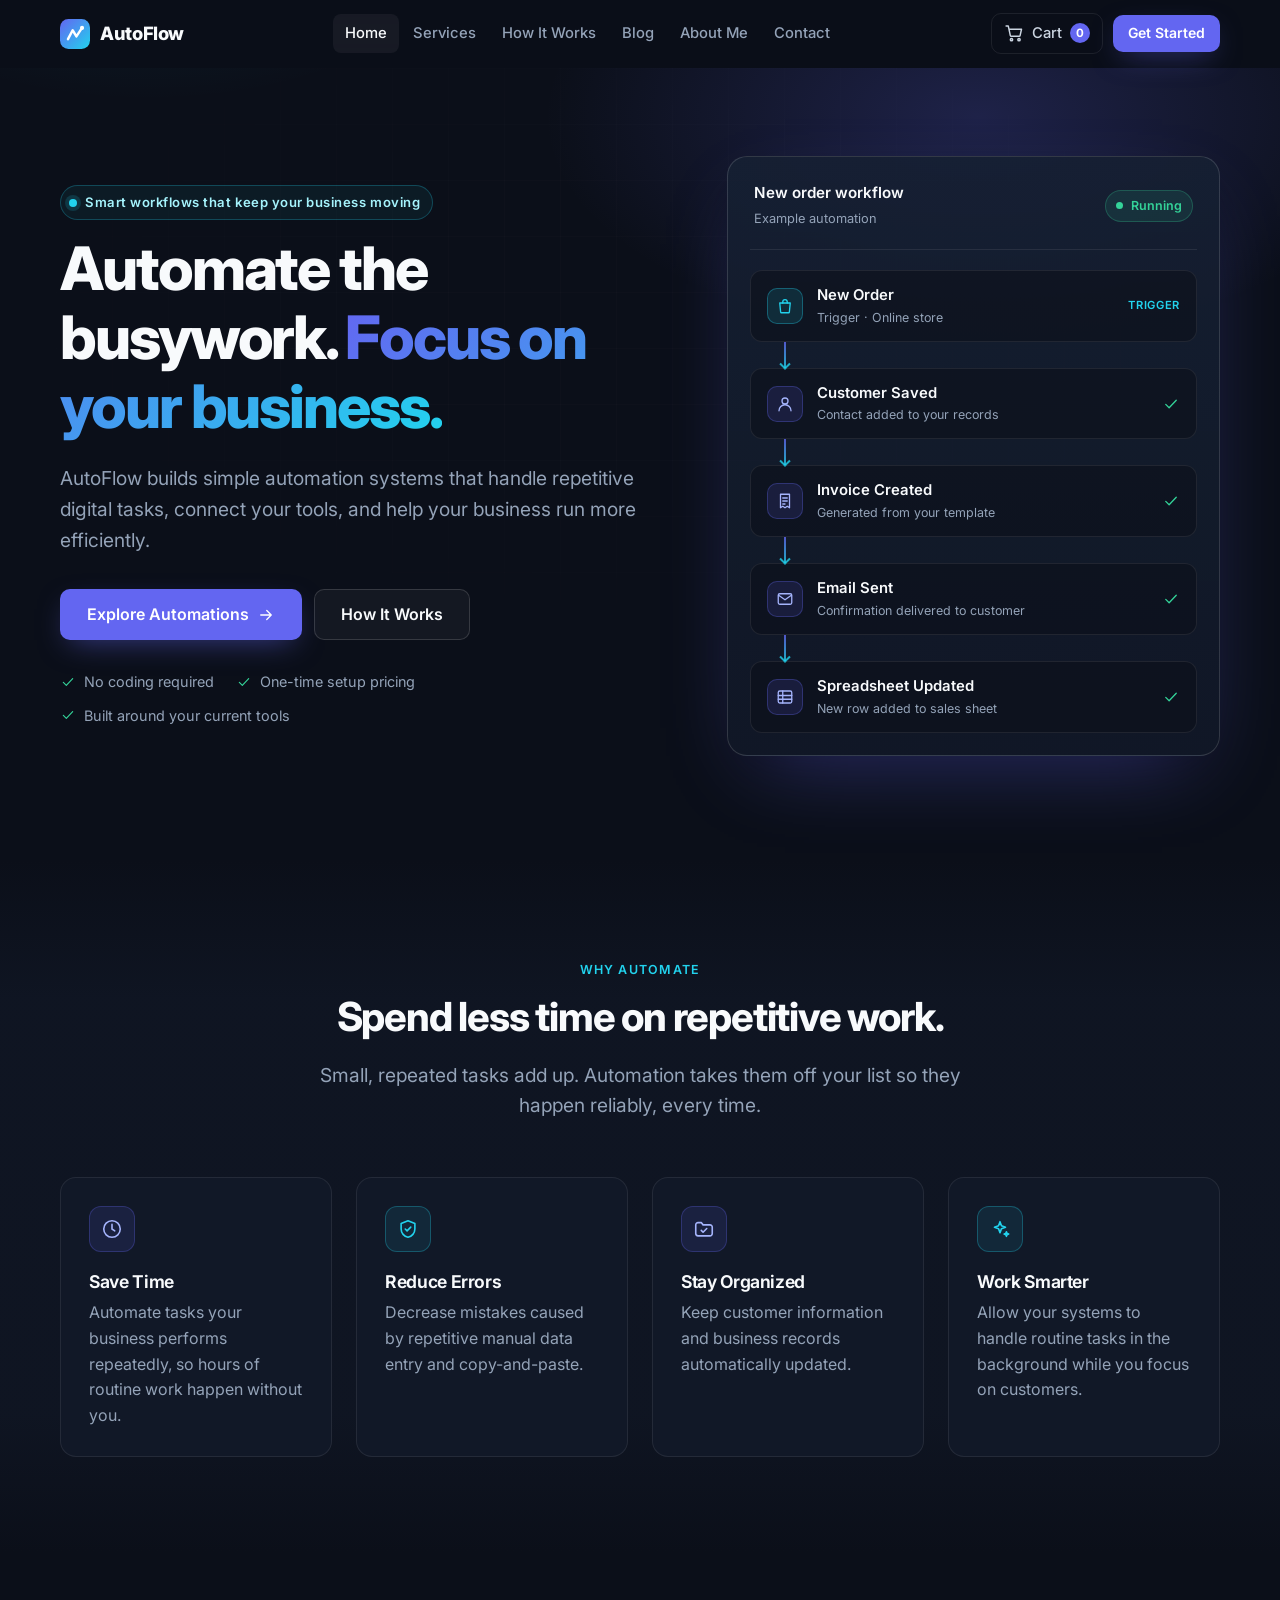
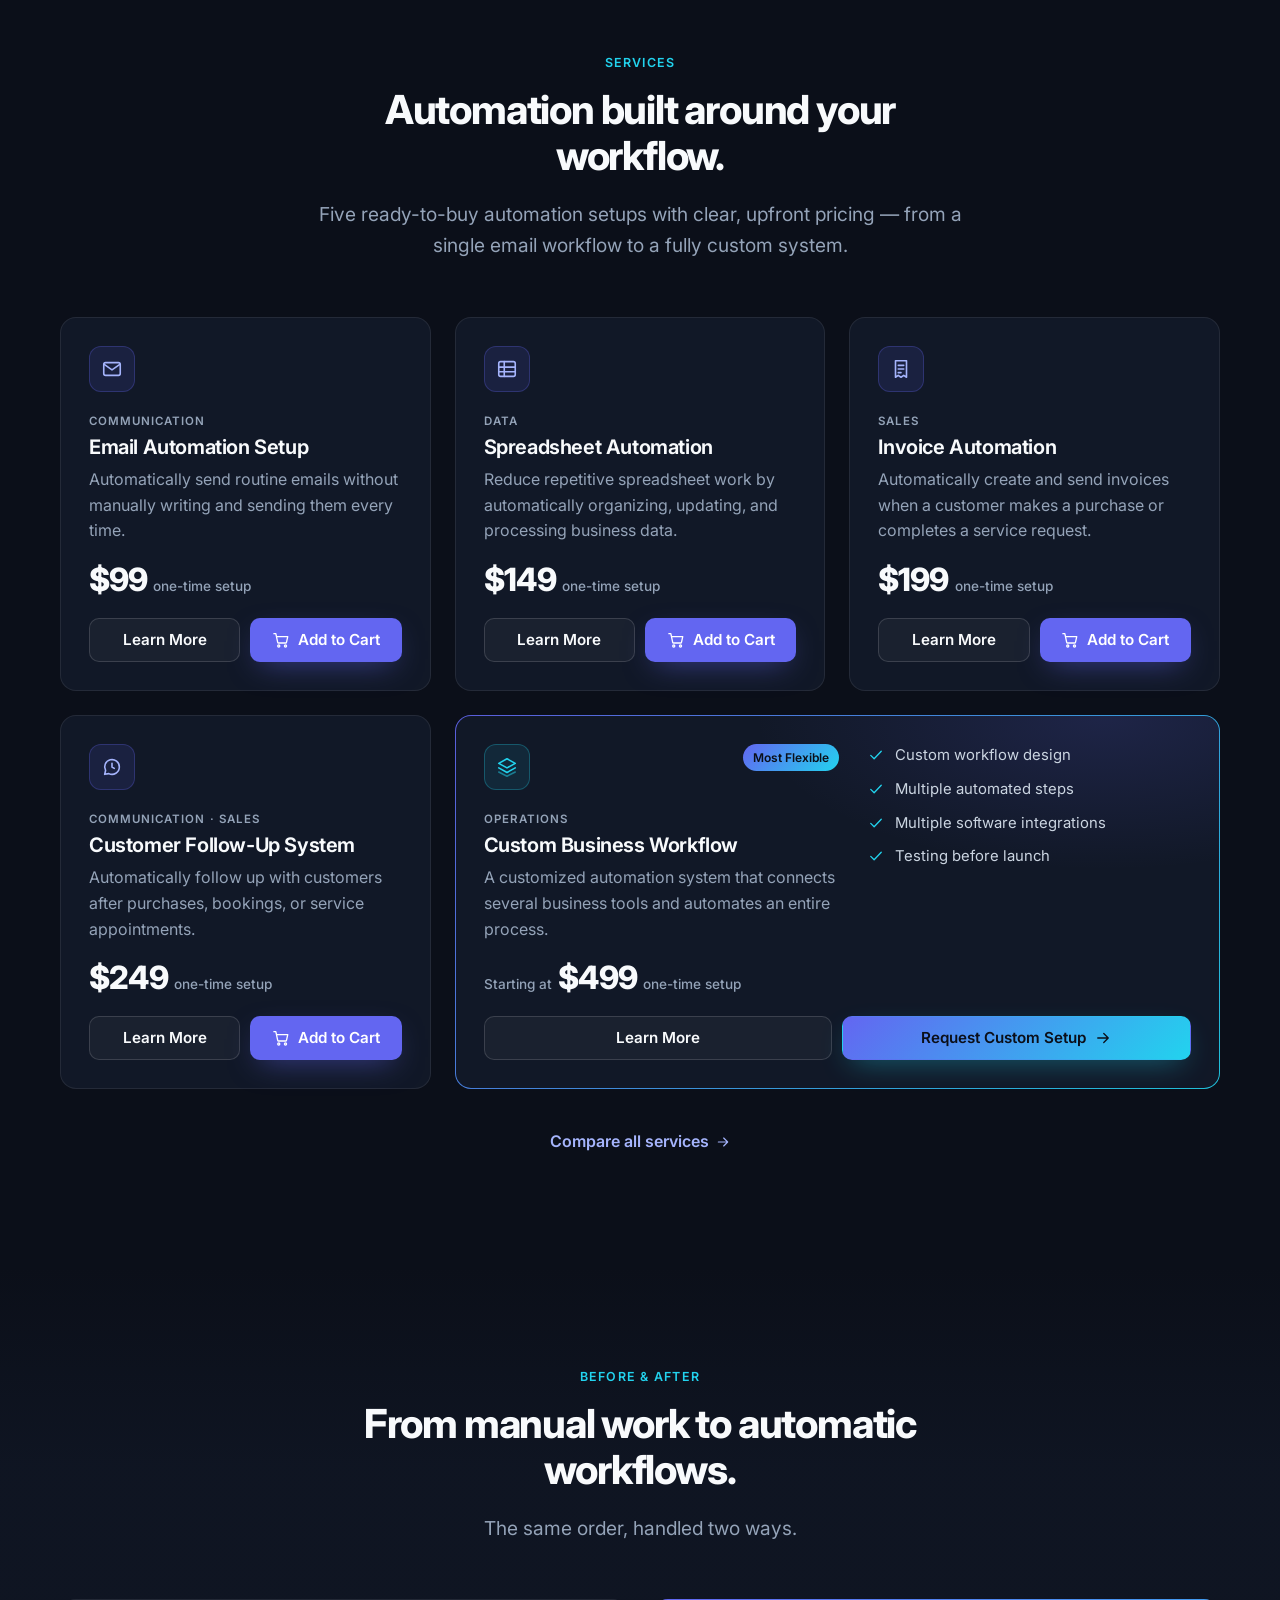
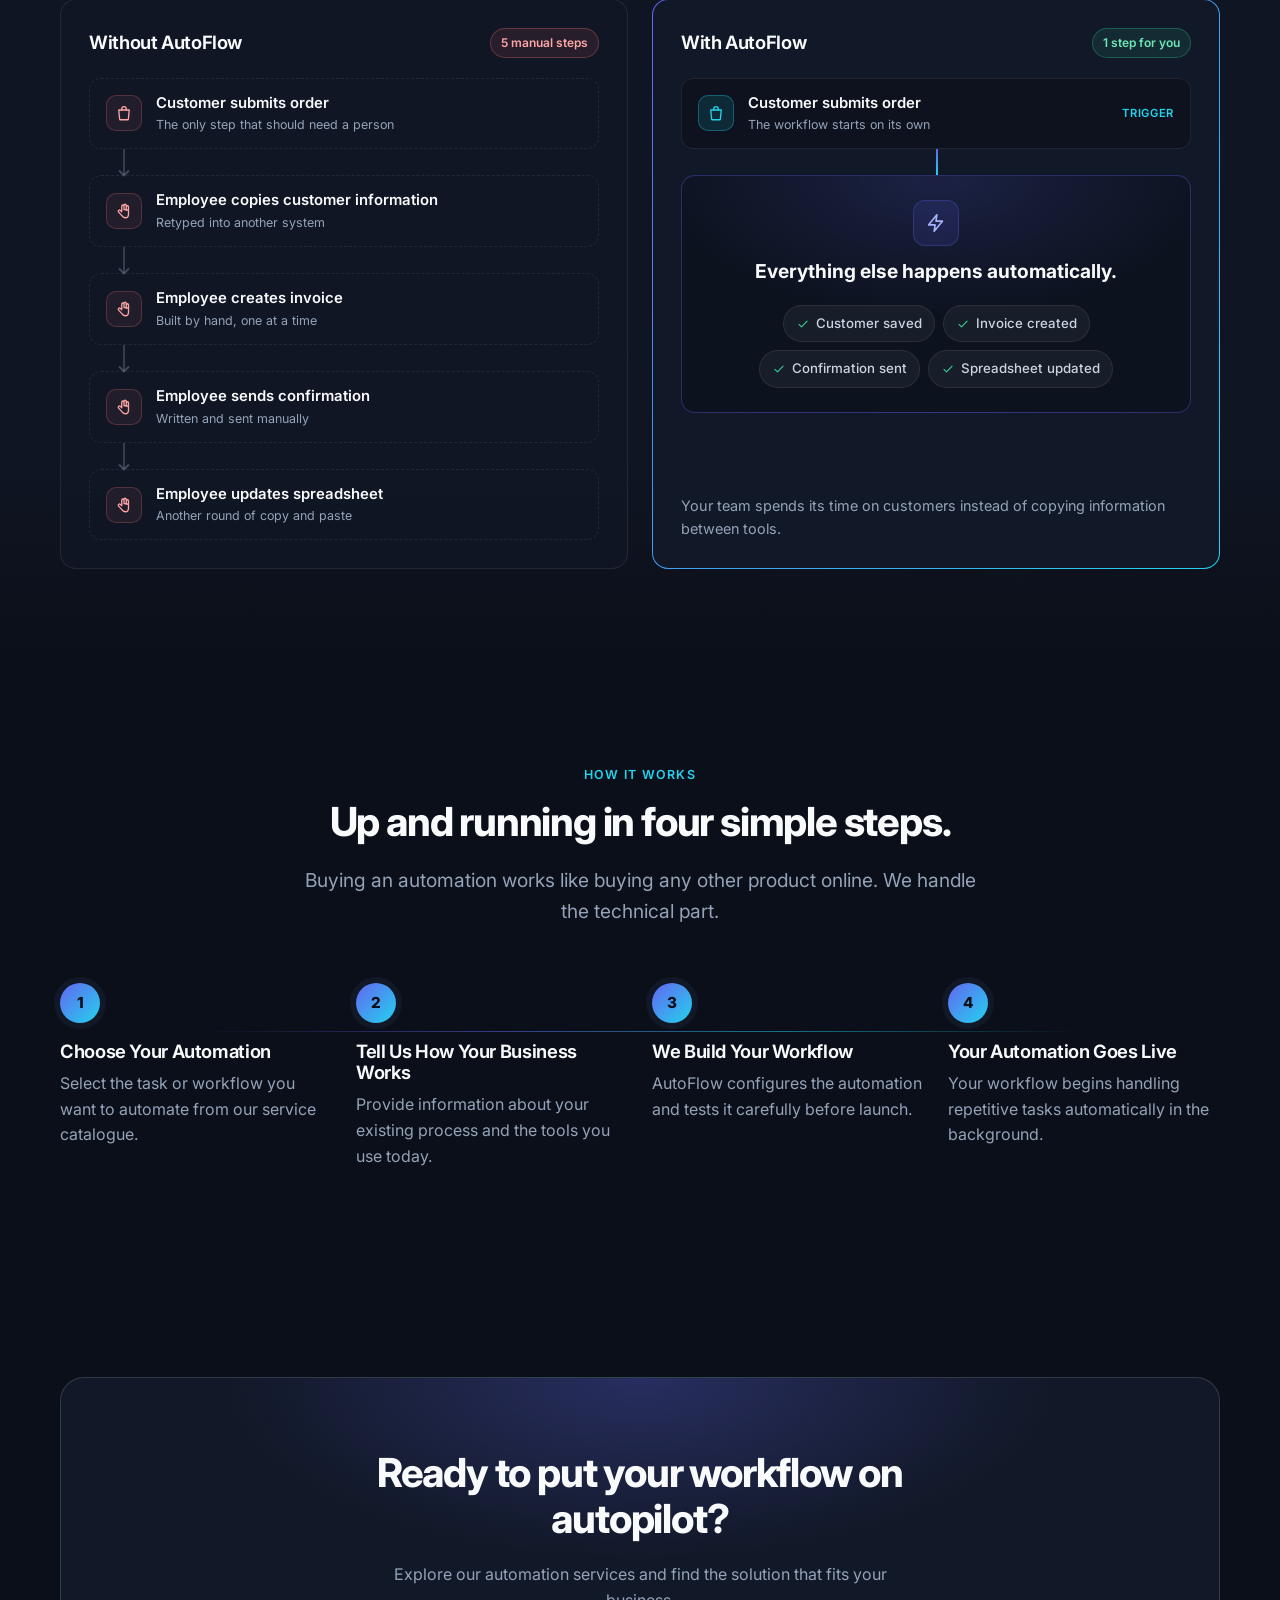
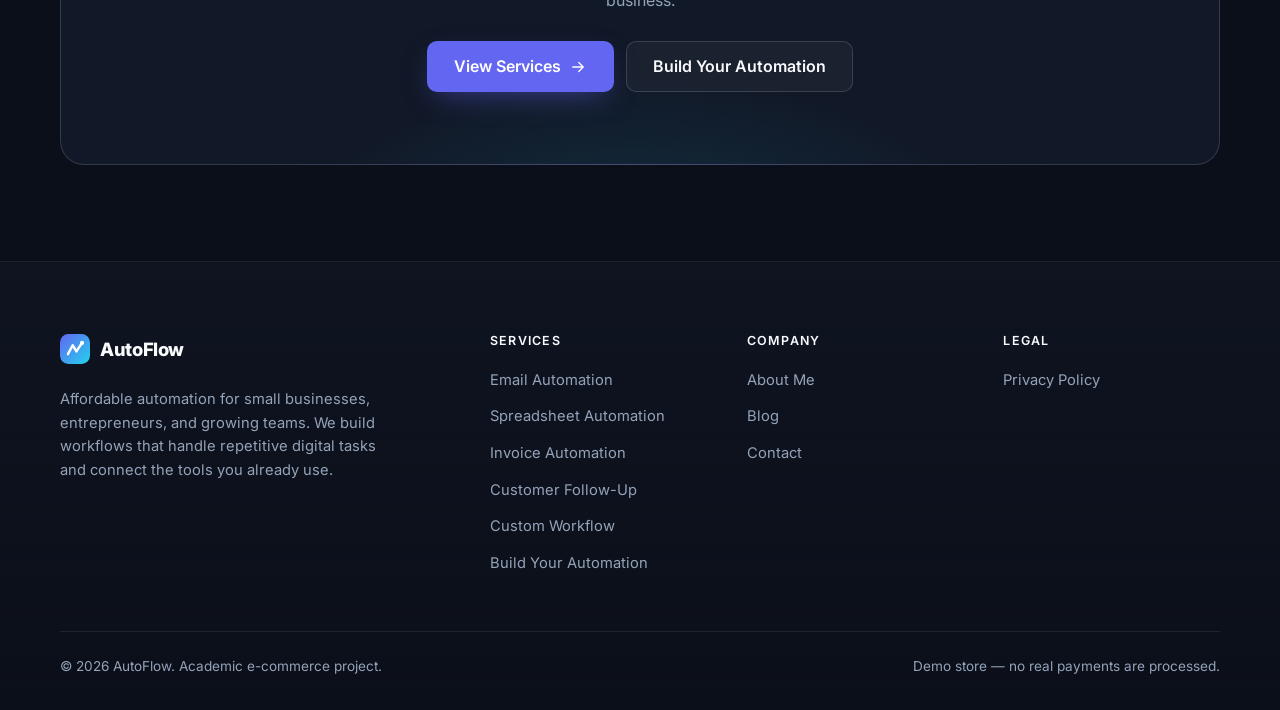
==== autoflow/index.html @ 7ad96731 "Add files via upload" ====
<!DOCTYPE html>
<html lang="en">
<head>
<meta charset="utf-8">
<meta name="viewport" content="width=device-width, initial-scale=1">
<title>AutoFlow — Automate the busywork. Focus on your business.</title>
<meta name="description" content="AutoFlow builds simple automation systems that handle repetitive digital tasks for small businesses — emails, spreadsheets, invoices and customer follow-ups.">
<meta name="theme-color" content="#0B0F19">
<meta name="color-scheme" content="dark">
<link rel="icon" href="assets/images/favicon.svg" type="image/svg+xml">
<link rel="preconnect" href="https://fonts.googleapis.com">
<link rel="preconnect" href="https://fonts.gstatic.com" crossorigin>
<link rel="stylesheet" href="https://fonts.googleapis.com/css2?family=Inter:wght@400;500;600;700;800&display=swap">
<link rel="stylesheet" href="css/style.css">
<script src="js/products.js" defer></script>
<script src="js/cart.js" defer></script>
<script src="js/main.js" defer></script>
</head>
<body>
<a class="skip-link" href="#main">Skip to main content</a>
<header class="site-header">
  <nav class="container nav" aria-label="Main">
    <a class="logo" href="index.html" aria-label="AutoFlow home"><svg class="logo-mark" viewBox="0 0 32 32" aria-hidden="true" focusable="false"><defs><linearGradient id="lg-h" x1="0" y1="0" x2="32" y2="32" gradientUnits="userSpaceOnUse"><stop stop-color="#6366F1"/><stop offset="1" stop-color="#22D3EE"/></linearGradient></defs><rect width="32" height="32" rx="9" fill="url(#lg-h)"/><path d="M8.5 21.5 13.5 12l4 6.5 6-9" fill="none" stroke="#fff" stroke-width="2.6" stroke-linecap="round" stroke-linejoin="round"/><circle cx="23.5" cy="9.5" r="2.2" fill="#fff"/></svg><span>AutoFlow</span></a>
    <ul class="nav-links" id="primary-nav">
      <li><a href="index.html" aria-current="page">Home</a></li><li><a href="services.html">Services</a></li><li><a href="index.html#how-it-works">How It Works</a></li><li><a href="blog.html">Blog</a></li><li><a href="about.html">About Me</a></li><li><a href="contact.html">Contact</a></li><li class="mobile-only"><a class="btn btn-primary" href="services.html">Get Started</a></li>
    </ul>
    <div class="nav-actions">
      <a class="cart-link" href="cart.html" data-cart-link aria-label="Cart"><svg class="icon" viewBox="0 0 24 24" fill="none" stroke="currentColor" stroke-width="1.75" stroke-linecap="round" stroke-linejoin="round" aria-hidden="true" focusable="false"><circle cx="9" cy="20" r="1.4"/><circle cx="18" cy="20" r="1.4"/><path d="M2.5 3.5h2.6l2.5 11.6a1.2 1.2 0 0 0 1.2.9h9.3a1.2 1.2 0 0 0 1.2-.9L21 7.5H6"/></svg><span class="cart-label">Cart</span><span class="cart-count" data-cart-count>0</span></a>
      <a class="btn btn-primary btn-sm btn-get" href="services.html">Get Started</a>
      <button class="nav-toggle" type="button" aria-controls="primary-nav" aria-expanded="false" aria-label="Open menu"><svg class="icon icon-open" viewBox="0 0 24 24" fill="none" stroke="currentColor" stroke-width="1.75" stroke-linecap="round" stroke-linejoin="round" aria-hidden="true" focusable="false"><path d="M4 7h16M4 12h16M4 17h16"/></svg><svg class="icon icon-close" viewBox="0 0 24 24" fill="none" stroke="currentColor" stroke-width="1.75" stroke-linecap="round" stroke-linejoin="round" aria-hidden="true" focusable="false"><path d="M6 6l12 12M18 6 6 18"/></svg></button>
    </div>
  </nav>
</header>
<main id="main" tabindex="-1">

<section class="hero" aria-labelledby="hero-title">
  <div class="container hero-grid">
    <div class="hero-copy">
      <p class="eyebrow eyebrow-pill"><span class="dot" aria-hidden="true"></span>Smart workflows that keep your business moving</p>
      <h1 id="hero-title">Automate the busywork. <span class="gradient-text">Focus on your business.</span></h1>
      <p class="lead">AutoFlow builds simple automation systems that handle repetitive digital tasks, connect your tools, and help your business run more efficiently.</p>
      <div class="hero-actions">
        <a class="btn btn-primary btn-lg" href="services.html">Explore Automations <svg class="icon icon-arrow" viewBox="0 0 24 24" fill="none" stroke="currentColor" stroke-width="1.75" stroke-linecap="round" stroke-linejoin="round" aria-hidden="true" focusable="false"><path d="M5 12h14M13 6l6 6-6 6"/></svg></a>
        <a class="btn btn-secondary btn-lg" href="#how-it-works">How It Works</a>
      </div>
      <ul class="hero-points">
        <li><svg class="icon" viewBox="0 0 24 24" fill="none" stroke="currentColor" stroke-width="1.75" stroke-linecap="round" stroke-linejoin="round" aria-hidden="true" focusable="false"><path d="m5 12.5 4.5 4.5L19 7"/></svg>No coding required</li>
        <li><svg class="icon" viewBox="0 0 24 24" fill="none" stroke="currentColor" stroke-width="1.75" stroke-linecap="round" stroke-linejoin="round" aria-hidden="true" focusable="false"><path d="m5 12.5 4.5 4.5L19 7"/></svg>One-time setup pricing</li>
        <li><svg class="icon" viewBox="0 0 24 24" fill="none" stroke="currentColor" stroke-width="1.75" stroke-linecap="round" stroke-linejoin="round" aria-hidden="true" focusable="false"><path d="m5 12.5 4.5 4.5L19 7"/></svg>Built around your current tools</li>
      </ul>
    </div>
    <figure class="flow" aria-labelledby="hero-flow-caption">
      <figcaption class="sr-only" id="hero-flow-caption">Example automation workflow: a new order automatically saves the customer, creates an invoice, sends an email, and updates a spreadsheet.</figcaption>
      <div class="flow-header" aria-hidden="true">
        <div><strong>New order workflow</strong><small>Example automation</small></div>
        <span class="status"><span class="status-dot"></span>Running</span>
      </div>
      <ol class="flow-steps"><li class="flow-step trigger"><span class="step-icon"><svg class="icon" viewBox="0 0 24 24" fill="none" stroke="currentColor" stroke-width="1.75" stroke-linecap="round" stroke-linejoin="round" aria-hidden="true" focusable="false"><path d="M5 8h14l-1.2 12.1a1 1 0 0 1-1 .9H7.2a1 1 0 0 1-1-.9L5 8z"/><path d="M9 8V6.5a3 3 0 0 1 6 0V8"/></svg></span><span class="step-text"><strong>New Order</strong><small>Trigger · Online store</small></span><span class="step-tag">Trigger</span></li><li class="flow-step "><span class="step-icon"><svg class="icon" viewBox="0 0 24 24" fill="none" stroke="currentColor" stroke-width="1.75" stroke-linecap="round" stroke-linejoin="round" aria-hidden="true" focusable="false"><circle cx="12" cy="8" r="4"/><path d="M4 21a8 8 0 0 1 16 0"/></svg></span><span class="step-text"><strong>Customer Saved</strong><small>Contact added to your records</small></span><span class="step-check"><svg class="icon" viewBox="0 0 24 24" fill="none" stroke="currentColor" stroke-width="1.75" stroke-linecap="round" stroke-linejoin="round" aria-hidden="true" focusable="false"><path d="m5 12.5 4.5 4.5L19 7"/></svg></span></li><li class="flow-step "><span class="step-icon"><svg class="icon" viewBox="0 0 24 24" fill="none" stroke="currentColor" stroke-width="1.75" stroke-linecap="round" stroke-linejoin="round" aria-hidden="true" focusable="false"><path d="M6 3h12v18l-3-2-3 2-3-2-3 2V3z"/><path d="M9 8h6M9 12h6M9 16h3"/></svg></span><span class="step-text"><strong>Invoice Created</strong><small>Generated from your template</small></span><span class="step-check"><svg class="icon" viewBox="0 0 24 24" fill="none" stroke="currentColor" stroke-width="1.75" stroke-linecap="round" stroke-linejoin="round" aria-hidden="true" focusable="false"><path d="m5 12.5 4.5 4.5L19 7"/></svg></span></li><li class="flow-step "><span class="step-icon"><svg class="icon" viewBox="0 0 24 24" fill="none" stroke="currentColor" stroke-width="1.75" stroke-linecap="round" stroke-linejoin="round" aria-hidden="true" focusable="false"><rect x="3" y="5" width="18" height="14" rx="2"/><path d="m3.5 7 8.5 6 8.5-6"/></svg></span><span class="step-text"><strong>Email Sent</strong><small>Confirmation delivered to customer</small></span><span class="step-check"><svg class="icon" viewBox="0 0 24 24" fill="none" stroke="currentColor" stroke-width="1.75" stroke-linecap="round" stroke-linejoin="round" aria-hidden="true" focusable="false"><path d="m5 12.5 4.5 4.5L19 7"/></svg></span></li><li class="flow-step "><span class="step-icon"><svg class="icon" viewBox="0 0 24 24" fill="none" stroke="currentColor" stroke-width="1.75" stroke-linecap="round" stroke-linejoin="round" aria-hidden="true" focusable="false"><rect x="3" y="4" width="18" height="16" rx="2"/><path d="M3 10h18M3 15h18M9 4v16"/></svg></span><span class="step-text"><strong>Spreadsheet Updated</strong><small>New row added to sales sheet</small></span><span class="step-check"><svg class="icon" viewBox="0 0 24 24" fill="none" stroke="currentColor" stroke-width="1.75" stroke-linecap="round" stroke-linejoin="round" aria-hidden="true" focusable="false"><path d="m5 12.5 4.5 4.5L19 7"/></svg></span></li></ol>
    </figure>
  </div>
</section>

<section class="section-alt" aria-labelledby="benefits-title">
  <div class="container">
    <div class="section-head">
      <p class="eyebrow">Why automate</p>
      <h2 id="benefits-title">Spend less time on repetitive work.</h2>
      <p class="lead">Small, repeated tasks add up. Automation takes them off your list so they happen reliably, every time.</p>
    </div>
    <div class="grid grid-4"><article class="card card-hover benefit"><span class="icon-box"><svg class="icon" viewBox="0 0 24 24" fill="none" stroke="currentColor" stroke-width="1.75" stroke-linecap="round" stroke-linejoin="round" aria-hidden="true" focusable="false"><circle cx="12" cy="12" r="9"/><path d="M12 7v5l3 2"/></svg></span><h3>Save Time</h3><p>Automate tasks your business performs repeatedly, so hours of routine work happen without you.</p></article><article class="card card-hover benefit"><span class="icon-box cyan"><svg class="icon" viewBox="0 0 24 24" fill="none" stroke="currentColor" stroke-width="1.75" stroke-linecap="round" stroke-linejoin="round" aria-hidden="true" focusable="false"><path d="M12 3 4.5 6v6c0 4.4 3.2 8.2 7.5 9 4.3-.8 7.5-4.6 7.5-9V6L12 3z"/><path d="m9 12 2 2 4-4"/></svg></span><h3>Reduce Errors</h3><p>Decrease mistakes caused by repetitive manual data entry and copy-and-paste.</p></article><article class="card card-hover benefit"><span class="icon-box"><svg class="icon" viewBox="0 0 24 24" fill="none" stroke="currentColor" stroke-width="1.75" stroke-linecap="round" stroke-linejoin="round" aria-hidden="true" focusable="false"><path d="M3 7.5A2.5 2.5 0 0 1 5.5 5H9l2 2.5h7.5A2.5 2.5 0 0 1 21 10v7a2.5 2.5 0 0 1-2.5 2.5h-13A2.5 2.5 0 0 1 3 17V7.5z"/><path d="m9 13.5 2 2 4-4"/></svg></span><h3>Stay Organized</h3><p>Keep customer information and business records automatically updated.</p></article><article class="card card-hover benefit"><span class="icon-box cyan"><svg class="icon" viewBox="0 0 24 24" fill="none" stroke="currentColor" stroke-width="1.75" stroke-linecap="round" stroke-linejoin="round" aria-hidden="true" focusable="false"><path d="M12 4l1.6 4.4L18 10l-4.4 1.6L12 16l-1.6-4.4L6 10l4.4-1.6L12 4z"/><path d="M19 15l.7 1.8 1.8.7-1.8.7L19 20l-.7-1.8-1.8-.7 1.8-.7L19 15z"/></svg></span><h3>Work Smarter</h3><p>Allow your systems to handle routine tasks in the background while you focus on customers.</p></article></div>
  </div>
</section>

<section aria-labelledby="services-title">
  <div class="container">
    <div class="section-head">
      <p class="eyebrow">Services</p>
      <h2 id="services-title">Automation built around your workflow.</h2>
      <p class="lead">Five ready-to-buy automation setups with clear, upfront pricing — from a single email workflow to a fully custom system.</p>
    </div>
    <div class="grid grid-3 product-grid"><article class="card card-hover product-card" data-categories="communication"><div class="product-card-top"><span class="icon-box"><svg class="icon" viewBox="0 0 24 24" fill="none" stroke="currentColor" stroke-width="1.75" stroke-linecap="round" stroke-linejoin="round" aria-hidden="true" focusable="false"><rect x="3" y="5" width="18" height="14" rx="2"/><path d="m3.5 7 8.5 6 8.5-6"/></svg></span></div><span class="product-category">Communication</span><h3><a href="product.html?id=email">Email Automation Setup</a></h3><p class="desc">Automatically send routine emails without manually writing and sending them every time.</p><p class="price"><span class="price-amount">$99</span><span class="price-suffix">one-time setup</span></p><div class="card-actions"><a class="btn btn-secondary" href="product.html?id=email">Learn More<span class="sr-only"> about Email Automation Setup</span></a><button type="button" class="btn btn-primary" data-add-to-cart="email"><svg class="icon" viewBox="0 0 24 24" fill="none" stroke="currentColor" stroke-width="1.75" stroke-linecap="round" stroke-linejoin="round" aria-hidden="true" focusable="false"><circle cx="9" cy="20" r="1.4"/><circle cx="18" cy="20" r="1.4"/><path d="M2.5 3.5h2.6l2.5 11.6a1.2 1.2 0 0 0 1.2.9h9.3a1.2 1.2 0 0 0 1.2-.9L21 7.5H6"/></svg><span>Add to Cart<span class="sr-only"> – Email Automation Setup</span></span></button></div></article><article class="card card-hover product-card" data-categories="data"><div class="product-card-top"><span class="icon-box"><svg class="icon" viewBox="0 0 24 24" fill="none" stroke="currentColor" stroke-width="1.75" stroke-linecap="round" stroke-linejoin="round" aria-hidden="true" focusable="false"><rect x="3" y="4" width="18" height="16" rx="2"/><path d="M3 10h18M3 15h18M9 4v16"/></svg></span></div><span class="product-category">Data</span><h3><a href="product.html?id=spreadsheet">Spreadsheet Automation</a></h3><p class="desc">Reduce repetitive spreadsheet work by automatically organizing, updating, and processing business data.</p><p class="price"><span class="price-amount">$149</span><span class="price-suffix">one-time setup</span></p><div class="card-actions"><a class="btn btn-secondary" href="product.html?id=spreadsheet">Learn More<span class="sr-only"> about Spreadsheet Automation</span></a><button type="button" class="btn btn-primary" data-add-to-cart="spreadsheet"><svg class="icon" viewBox="0 0 24 24" fill="none" stroke="currentColor" stroke-width="1.75" stroke-linecap="round" stroke-linejoin="round" aria-hidden="true" focusable="false"><circle cx="9" cy="20" r="1.4"/><circle cx="18" cy="20" r="1.4"/><path d="M2.5 3.5h2.6l2.5 11.6a1.2 1.2 0 0 0 1.2.9h9.3a1.2 1.2 0 0 0 1.2-.9L21 7.5H6"/></svg><span>Add to Cart<span class="sr-only"> – Spreadsheet Automation</span></span></button></div></article><article class="card card-hover product-card" data-categories="sales"><div class="product-card-top"><span class="icon-box"><svg class="icon" viewBox="0 0 24 24" fill="none" stroke="currentColor" stroke-width="1.75" stroke-linecap="round" stroke-linejoin="round" aria-hidden="true" focusable="false"><path d="M6 3h12v18l-3-2-3 2-3-2-3 2V3z"/><path d="M9 8h6M9 12h6M9 16h3"/></svg></span></div><span class="product-category">Sales</span><h3><a href="product.html?id=invoice">Invoice Automation</a></h3><p class="desc">Automatically create and send invoices when a customer makes a purchase or completes a service request.</p><p class="price"><span class="price-amount">$199</span><span class="price-suffix">one-time setup</span></p><div class="card-actions"><a class="btn btn-secondary" href="product.html?id=invoice">Learn More<span class="sr-only"> about Invoice Automation</span></a><button type="button" class="btn btn-primary" data-add-to-cart="invoice"><svg class="icon" viewBox="0 0 24 24" fill="none" stroke="currentColor" stroke-width="1.75" stroke-linecap="round" stroke-linejoin="round" aria-hidden="true" focusable="false"><circle cx="9" cy="20" r="1.4"/><circle cx="18" cy="20" r="1.4"/><path d="M2.5 3.5h2.6l2.5 11.6a1.2 1.2 0 0 0 1.2.9h9.3a1.2 1.2 0 0 0 1.2-.9L21 7.5H6"/></svg><span>Add to Cart<span class="sr-only"> – Invoice Automation</span></span></button></div></article><article class="card card-hover product-card" data-categories="communication sales"><div class="product-card-top"><span class="icon-box"><svg class="icon" viewBox="0 0 24 24" fill="none" stroke="currentColor" stroke-width="1.75" stroke-linecap="round" stroke-linejoin="round" aria-hidden="true" focusable="false"><path d="M20 12a8 8 0 0 1-11.5 7.2L4 20l1-4.2A8 8 0 1 1 20 12z"/><path d="M12 8v4l2.5 1.5"/></svg></span></div><span class="product-category">Communication · Sales</span><h3><a href="product.html?id=followup">Customer Follow-Up System</a></h3><p class="desc">Automatically follow up with customers after purchases, bookings, or service appointments.</p><p class="price"><span class="price-amount">$249</span><span class="price-suffix">one-time setup</span></p><div class="card-actions"><a class="btn btn-secondary" href="product.html?id=followup">Learn More<span class="sr-only"> about Customer Follow-Up System</span></a><button type="button" class="btn btn-primary" data-add-to-cart="followup"><svg class="icon" viewBox="0 0 24 24" fill="none" stroke="currentColor" stroke-width="1.75" stroke-linecap="round" stroke-linejoin="round" aria-hidden="true" focusable="false"><circle cx="9" cy="20" r="1.4"/><circle cx="18" cy="20" r="1.4"/><path d="M2.5 3.5h2.6l2.5 11.6a1.2 1.2 0 0 0 1.2.9h9.3a1.2 1.2 0 0 0 1.2-.9L21 7.5H6"/></svg><span>Add to Cart<span class="sr-only"> – Customer Follow-Up System</span></span></button></div></article><article class="card card-hover product-card premium" data-categories="operations"><div class="premium-body"><div><div class="product-card-top"><span class="icon-box cyan"><svg class="icon" viewBox="0 0 24 24" fill="none" stroke="currentColor" stroke-width="1.75" stroke-linecap="round" stroke-linejoin="round" aria-hidden="true" focusable="false"><path d="m12 3 9 5-9 5-9-5 9-5z"/><path d="m3 13 9 5 9-5"/><path d="m3 17.5 9 4.5 9-4.5" opacity=".5"/></svg></span><span class="badge badge-grad">Most Flexible</span></div><span class="product-category">Operations</span><h3><a href="product.html?id=custom">Custom Business Workflow</a></h3><p class="desc">A customized automation system that connects several business tools and automates an entire process.</p><p class="price"><span class="price-prefix">Starting at</span><span class="price-amount">$499</span><span class="price-suffix">one-time setup</span></p></div><div><ul class="features"><li><svg class="icon" viewBox="0 0 24 24" fill="none" stroke="currentColor" stroke-width="1.75" stroke-linecap="round" stroke-linejoin="round" aria-hidden="true" focusable="false"><path d="m5 12.5 4.5 4.5L19 7"/></svg><span>Custom workflow design</span></li><li><svg class="icon" viewBox="0 0 24 24" fill="none" stroke="currentColor" stroke-width="1.75" stroke-linecap="round" stroke-linejoin="round" aria-hidden="true" focusable="false"><path d="m5 12.5 4.5 4.5L19 7"/></svg><span>Multiple automated steps</span></li><li><svg class="icon" viewBox="0 0 24 24" fill="none" stroke="currentColor" stroke-width="1.75" stroke-linecap="round" stroke-linejoin="round" aria-hidden="true" focusable="false"><path d="m5 12.5 4.5 4.5L19 7"/></svg><span>Multiple software integrations</span></li><li><svg class="icon" viewBox="0 0 24 24" fill="none" stroke="currentColor" stroke-width="1.75" stroke-linecap="round" stroke-linejoin="round" aria-hidden="true" focusable="false"><path d="m5 12.5 4.5 4.5L19 7"/></svg><span>Testing before launch</span></li></ul></div></div><div class="card-actions"><a class="btn btn-secondary" href="product.html?id=custom">Learn More<span class="sr-only"> about Custom Business Workflow</span></a><a class="btn btn-gradient" href="contact.html?interest=custom">Request Custom Setup <svg class="icon icon-arrow" viewBox="0 0 24 24" fill="none" stroke="currentColor" stroke-width="1.75" stroke-linecap="round" stroke-linejoin="round" aria-hidden="true" focusable="false"><path d="M5 12h14M13 6l6 6-6 6"/></svg></a></div></article></div>
    <p class="center" style="margin-top:40px"><a class="text-link" href="services.html">Compare all services <svg class="icon" viewBox="0 0 24 24" fill="none" stroke="currentColor" stroke-width="1.75" stroke-linecap="round" stroke-linejoin="round" aria-hidden="true" focusable="false"><path d="M5 12h14M13 6l6 6-6 6"/></svg></a></p>
  </div>
</section>

<section class="section-alt" aria-labelledby="compare-title">
  <div class="container">
    <div class="section-head">
      <p class="eyebrow">Before &amp; after</p>
      <h2 id="compare-title">From manual work to automatic workflows.</h2>
      <p class="lead">The same order, handled two ways.</p>
    </div>
    <div class="compare">
      <div class="card compare-col manual">
        <div class="label"><h3>Without AutoFlow</h3><span class="badge badge-manual">5 manual steps</span></div>
        <ol class="flow-steps"><li class="flow-step "><span class="step-icon"><svg class="icon" viewBox="0 0 24 24" fill="none" stroke="currentColor" stroke-width="1.75" stroke-linecap="round" stroke-linejoin="round" aria-hidden="true" focusable="false"><path d="M5 8h14l-1.2 12.1a1 1 0 0 1-1 .9H7.2a1 1 0 0 1-1-.9L5 8z"/><path d="M9 8V6.5a3 3 0 0 1 6 0V8"/></svg></span><span class="step-text"><strong>Customer submits order</strong><small>The only step that should need a person</small></span></li><li class="flow-step "><span class="step-icon"><svg class="icon" viewBox="0 0 24 24" fill="none" stroke="currentColor" stroke-width="1.75" stroke-linecap="round" stroke-linejoin="round" aria-hidden="true" focusable="false"><path d="M18 11V6.5a1.5 1.5 0 0 0-3 0V11M15 10V4.5a1.5 1.5 0 0 0-3 0V10M12 10V5.5a1.5 1.5 0 0 0-3 0V13l-1.8-1.8a1.6 1.6 0 0 0-2.3 2.3l3.6 4C9.8 19.4 11.3 21 14 21c3 0 4-2 4-5v-5z"/></svg></span><span class="step-text"><strong>Employee copies customer information</strong><small>Retyped into another system</small></span></li><li class="flow-step "><span class="step-icon"><svg class="icon" viewBox="0 0 24 24" fill="none" stroke="currentColor" stroke-width="1.75" stroke-linecap="round" stroke-linejoin="round" aria-hidden="true" focusable="false"><path d="M18 11V6.5a1.5 1.5 0 0 0-3 0V11M15 10V4.5a1.5 1.5 0 0 0-3 0V10M12 10V5.5a1.5 1.5 0 0 0-3 0V13l-1.8-1.8a1.6 1.6 0 0 0-2.3 2.3l3.6 4C9.8 19.4 11.3 21 14 21c3 0 4-2 4-5v-5z"/></svg></span><span class="step-text"><strong>Employee creates invoice</strong><small>Built by hand, one at a time</small></span></li><li class="flow-step "><span class="step-icon"><svg class="icon" viewBox="0 0 24 24" fill="none" stroke="currentColor" stroke-width="1.75" stroke-linecap="round" stroke-linejoin="round" aria-hidden="true" focusable="false"><path d="M18 11V6.5a1.5 1.5 0 0 0-3 0V11M15 10V4.5a1.5 1.5 0 0 0-3 0V10M12 10V5.5a1.5 1.5 0 0 0-3 0V13l-1.8-1.8a1.6 1.6 0 0 0-2.3 2.3l3.6 4C9.8 19.4 11.3 21 14 21c3 0 4-2 4-5v-5z"/></svg></span><span class="step-text"><strong>Employee sends confirmation</strong><small>Written and sent manually</small></span></li><li class="flow-step "><span class="step-icon"><svg class="icon" viewBox="0 0 24 24" fill="none" stroke="currentColor" stroke-width="1.75" stroke-linecap="round" stroke-linejoin="round" aria-hidden="true" focusable="false"><path d="M18 11V6.5a1.5 1.5 0 0 0-3 0V11M15 10V4.5a1.5 1.5 0 0 0-3 0V10M12 10V5.5a1.5 1.5 0 0 0-3 0V13l-1.8-1.8a1.6 1.6 0 0 0-2.3 2.3l3.6 4C9.8 19.4 11.3 21 14 21c3 0 4-2 4-5v-5z"/></svg></span><span class="step-text"><strong>Employee updates spreadsheet</strong><small>Another round of copy and paste</small></span></li></ol>
      </div>
      <div class="card compare-col auto">
        <div class="label"><h3>With AutoFlow</h3><span class="badge badge-auto">1 step for you</span></div>
        <ol class="flow-steps"><li class="flow-step trigger"><span class="step-icon"><svg class="icon" viewBox="0 0 24 24" fill="none" stroke="currentColor" stroke-width="1.75" stroke-linecap="round" stroke-linejoin="round" aria-hidden="true" focusable="false"><path d="M5 8h14l-1.2 12.1a1 1 0 0 1-1 .9H7.2a1 1 0 0 1-1-.9L5 8z"/><path d="M9 8V6.5a3 3 0 0 1 6 0V8"/></svg></span><span class="step-text"><strong>Customer submits order</strong><small>The workflow starts on its own</small></span><span class="step-tag">Trigger</span></li></ol>
        <div class="auto-panel">
          <span class="icon-box"><svg class="icon" viewBox="0 0 24 24" fill="none" stroke="currentColor" stroke-width="1.75" stroke-linecap="round" stroke-linejoin="round" aria-hidden="true" focusable="false"><path d="M13 3 4 14h7l-1 7 9-11h-7l1-7z"/></svg></span>
          <p class="big">Everything else happens automatically.</p>
          <ul class="chip-list"><li class="chip"><svg class="icon" viewBox="0 0 24 24" fill="none" stroke="currentColor" stroke-width="1.75" stroke-linecap="round" stroke-linejoin="round" aria-hidden="true" focusable="false"><path d="m5 12.5 4.5 4.5L19 7"/></svg>Customer saved</li><li class="chip"><svg class="icon" viewBox="0 0 24 24" fill="none" stroke="currentColor" stroke-width="1.75" stroke-linecap="round" stroke-linejoin="round" aria-hidden="true" focusable="false"><path d="m5 12.5 4.5 4.5L19 7"/></svg>Invoice created</li><li class="chip"><svg class="icon" viewBox="0 0 24 24" fill="none" stroke="currentColor" stroke-width="1.75" stroke-linecap="round" stroke-linejoin="round" aria-hidden="true" focusable="false"><path d="m5 12.5 4.5 4.5L19 7"/></svg>Confirmation sent</li><li class="chip"><svg class="icon" viewBox="0 0 24 24" fill="none" stroke="currentColor" stroke-width="1.75" stroke-linecap="round" stroke-linejoin="round" aria-hidden="true" focusable="false"><path d="m5 12.5 4.5 4.5L19 7"/></svg>Spreadsheet updated</li></ul>
        </div>
        <p class="auto-note">Your team spends its time on customers instead of copying information between tools.</p>
      </div>
    </div>
  </div>
</section>

<section id="how-it-works" aria-labelledby="how-title">
  <div class="container">
    <div class="section-head">
      <p class="eyebrow">How it works</p>
      <h2 id="how-title">Up and running in four simple steps.</h2>
      <p class="lead">Buying an automation works like buying any other product online. We handle the technical part.</p>
    </div>
    <ol class="steps"><li class="step"><span class="step-num" aria-hidden="true">1</span><h3><span class="sr-only">Step 1: </span>Choose Your Automation</h3><p>Select the task or workflow you want to automate from our service catalogue.</p></li><li class="step"><span class="step-num" aria-hidden="true">2</span><h3><span class="sr-only">Step 2: </span>Tell Us How Your Business Works</h3><p>Provide information about your existing process and the tools you use today.</p></li><li class="step"><span class="step-num" aria-hidden="true">3</span><h3><span class="sr-only">Step 3: </span>We Build Your Workflow</h3><p>AutoFlow configures the automation and tests it carefully before launch.</p></li><li class="step"><span class="step-num" aria-hidden="true">4</span><h3><span class="sr-only">Step 4: </span>Your Automation Goes Live</h3><p>Your workflow begins handling repetitive tasks automatically in the background.</p></li></ol>
  </div>
</section>

<section>
  <div class="container">
    <div class="cta-band">
      <h2>Ready to put your workflow on autopilot?</h2>
      <p>Explore our automation services and find the solution that fits your business.</p>
      <div class="cta-actions"><a class="btn btn-primary btn-lg" href="services.html">View Services <svg class="icon icon-arrow" viewBox="0 0 24 24" fill="none" stroke="currentColor" stroke-width="1.75" stroke-linecap="round" stroke-linejoin="round" aria-hidden="true" focusable="false"><path d="M5 12h14M13 6l6 6-6 6"/></svg></a><a class="btn btn-secondary btn-lg" href="automation-builder.html">Build Your Automation</a></div>
    </div>
  </div>
</section>

</main>
<footer class="site-footer">
  <div class="container">
    <div class="footer-grid">
      <div class="footer-brand">
        <a class="logo" href="index.html" aria-label="AutoFlow home"><svg class="logo-mark" viewBox="0 0 32 32" aria-hidden="true" focusable="false"><defs><linearGradient id="lg-f" x1="0" y1="0" x2="32" y2="32" gradientUnits="userSpaceOnUse"><stop stop-color="#6366F1"/><stop offset="1" stop-color="#22D3EE"/></linearGradient></defs><rect width="32" height="32" rx="9" fill="url(#lg-f)"/><path d="M8.5 21.5 13.5 12l4 6.5 6-9" fill="none" stroke="#fff" stroke-width="2.6" stroke-linecap="round" stroke-linejoin="round"/><circle cx="23.5" cy="9.5" r="2.2" fill="#fff"/></svg><span>AutoFlow</span></a>
        <p>Affordable automation for small businesses, entrepreneurs, and growing teams. We build workflows that handle repetitive digital tasks and connect the tools you already use.</p>
      </div>
      <div>
        <h2 class="footer-title">Services</h2>
        <ul class="footer-links">
          <li><a href="product.html?id=email">Email Automation</a></li>
          <li><a href="product.html?id=spreadsheet">Spreadsheet Automation</a></li>
          <li><a href="product.html?id=invoice">Invoice Automation</a></li>
          <li><a href="product.html?id=followup">Customer Follow-Up</a></li>
          <li><a href="product.html?id=custom">Custom Workflow</a></li>
          <li><a href="automation-builder.html">Build Your Automation</a></li>
        </ul>
      </div>
      <div>
        <h2 class="footer-title">Company</h2>
        <ul class="footer-links">
          <li><a href="about.html">About Me</a></li>
          <li><a href="blog.html">Blog</a></li>
          <li><a href="contact.html">Contact</a></li>
        </ul>
      </div>
      <div>
        <h2 class="footer-title">Legal</h2>
        <ul class="footer-links">
          <li><a href="privacy.html">Privacy Policy</a></li>
        </ul>
      </div>
    </div>
    <div class="footer-bottom">
      <p>© 2026 AutoFlow. Academic e-commerce project.</p>
      <p>Demo store — no real payments are processed.</p>
    </div>
  </div>
</footer>
<div class="toast-region" aria-live="polite"></div>
</body>
</html>
---- autoflow/css/style.css ----
/* ==========================================================================
   AutoFlow — Global stylesheet
   Academic e-commerce project · HTML5 / CSS3 / Vanilla JS
   ========================================================================== */

/* ---------- Design tokens ---------- */
:root {
  --bg: #0B0F19;
  --bg-2: #111827;
  --bg-3: #162033;
  --primary: #6366F1;
  --primary-hover: #7C7FF5;
  --accent: #22D3EE;
  --text: #F8FAFC;
  --text-soft: #CBD5E1;
  --muted: #94A3B8;
  --border: rgba(255, 255, 255, 0.08);
  --border-strong: rgba(255, 255, 255, 0.14);
  --border-hover: rgba(99, 102, 241, 0.55);
  --success: #34D399;
  --danger: #F87171;
  --grad: linear-gradient(135deg, #6366F1 0%, #22D3EE 100%);
  --radius: 16px;
  --radius-sm: 10px;
  --shadow: 0 18px 40px -18px rgba(0, 0, 0, 0.7);
  --shadow-glow: 0 10px 30px -10px rgba(99, 102, 241, 0.55);
  --max: 1160px;
  --header-h: 68px;
  --font: "Inter", system-ui, -apple-system, "Segoe UI", Roboto, Helvetica, Arial, sans-serif;
  color-scheme: dark;
}

/* ---------- Reset / base ---------- */
*, *::before, *::after { box-sizing: border-box; }
html { scroll-behavior: smooth; scroll-padding-top: calc(var(--header-h) + 16px); -webkit-text-size-adjust: 100%; }
body {
  margin: 0;
  font-family: var(--font);
  font-size: 16px;
  line-height: 1.6;
  background: var(--bg);
  color: var(--text);
  -webkit-font-smoothing: antialiased;
  overflow-x: hidden;
}
img, svg { display: block; max-width: 100%; }
a { color: inherit; text-decoration: none; }
button { font: inherit; }
h1, h2, h3, h4 { margin: 0 0 0.5em; line-height: 1.15; letter-spacing: -0.02em; color: var(--text); }
h1 { font-size: clamp(2.25rem, 5.2vw, 3.75rem); font-weight: 800; letter-spacing: -0.035em; }
h2 { font-size: clamp(1.75rem, 3.4vw, 2.5rem); font-weight: 750; letter-spacing: -0.03em; }
h3 { font-size: 1.15rem; font-weight: 650; }
.h3 { font-size: 1.2rem; font-weight: 650; letter-spacing: -0.01em; }
p { margin: 0 0 1em; color: var(--muted); }
ul, ol { color: var(--muted); }
strong { color: var(--text); font-weight: 600; }
.lead { font-size: clamp(1.05rem, 1.6vw, 1.2rem); color: var(--muted); max-width: 60ch; }
.muted { color: var(--muted); }
.small { font-size: 0.875rem; }
.center { text-align: center; }

:focus-visible { outline: 2px solid var(--accent); outline-offset: 3px; border-radius: 6px; }

.sr-only {
  position: absolute !important; width: 1px; height: 1px; padding: 0; margin: -1px;
  overflow: hidden; clip: rect(0 0 0 0); white-space: nowrap; border: 0;
}
.skip-link {
  position: absolute; left: 16px; top: -100px; z-index: 200;
  background: var(--primary); color: #fff; padding: 10px 16px; border-radius: 8px; font-weight: 600;
}
.skip-link:focus { top: 12px; }

@media (prefers-reduced-motion: reduce) {
  *, *::before, *::after { animation: none !important; transition: none !important; }
  html { scroll-behavior: auto; }
}

/* ---------- Layout ---------- */
.container { width: min(var(--max), 100% - 32px); margin-inline: auto; }
.container-narrow { width: min(760px, 100% - 32px); margin-inline: auto; }
section { padding: 96px 0; }
.section-tight { padding: 48px 0 96px; }
.section-alt { background: linear-gradient(180deg, transparent, rgba(17, 24, 39, 0.65) 20%, rgba(17, 24, 39, 0.65) 80%, transparent); }
.section-head { max-width: 680px; margin: 0 auto 56px; text-align: center; }
.section-head .lead { margin-inline: auto; }
.section-head.left { margin-left: 0; text-align: left; }

.grid { display: grid; gap: 24px; }
.grid-2 { grid-template-columns: repeat(2, minmax(0, 1fr)); }
.grid-3 { grid-template-columns: repeat(3, minmax(0, 1fr)); }
.grid-4 { grid-template-columns: repeat(4, minmax(0, 1fr)); }
@media (max-width: 1000px) {
  .grid-3, .grid-4 { grid-template-columns: repeat(2, minmax(0, 1fr)); }
}
@media (max-width: 640px) {
  section { padding: 72px 0; }
  .grid-2, .grid-3, .grid-4 { grid-template-columns: minmax(0, 1fr); }
}

/* ---------- Typography helpers ---------- */
.eyebrow {
  display: inline-flex; align-items: center; gap: 8px;
  font-size: 0.78rem; font-weight: 600; letter-spacing: 0.1em; text-transform: uppercase;
  color: var(--accent); margin-bottom: 14px;
}
.eyebrow-pill {
  padding: 6px 12px 6px 8px; border-radius: 999px;
  border: 1px solid rgba(34, 211, 238, 0.25); background: rgba(34, 211, 238, 0.06);
  letter-spacing: 0.04em; text-transform: none; font-size: 0.82rem; color: #A5F3FC;
}
.eyebrow-pill .dot { width: 8px; height: 8px; border-radius: 50%; background: var(--accent); box-shadow: 0 0 0 4px rgba(34, 211, 238, 0.15); }
.gradient-text {
  background: var(--grad); -webkit-background-clip: text; background-clip: text;
  color: transparent; -webkit-text-fill-color: transparent;
}

/* ---------- Icons ---------- */
.icon { width: 20px; height: 20px; flex: none; }
.icon-box {
  width: 46px; height: 46px; border-radius: 12px; display: grid; place-items: center;
  background: rgba(99, 102, 241, 0.12); color: #A5B4FC;
  border: 1px solid rgba(99, 102, 241, 0.28); margin-bottom: 20px; flex: none;
}
.icon-box .icon { width: 22px; height: 22px; }
.icon-box.cyan { background: rgba(34, 211, 238, 0.09); color: var(--accent); border-color: rgba(34, 211, 238, 0.28); }
.icon-box.lg { width: 56px; height: 56px; border-radius: 14px; }
.icon-box.lg .icon { width: 26px; height: 26px; }

/* ---------- Buttons ---------- */
.btn {
  display: inline-flex; align-items: center; justify-content: center; gap: 8px;
  padding: 12px 20px; border-radius: var(--radius-sm); border: 1px solid transparent;
  font-weight: 600; font-size: 0.95rem; line-height: 1.2; cursor: pointer; white-space: nowrap;
  transition: background-color 0.18s ease, border-color 0.18s ease, color 0.18s ease, transform 0.18s ease, box-shadow 0.18s ease;
}
.btn .icon { width: 18px; height: 18px; transition: transform 0.18s ease; }
.btn:hover .icon-arrow { transform: translateX(3px); }
.btn-primary { background: var(--primary); color: #fff; box-shadow: var(--shadow-glow); }
.btn-primary:hover { background: var(--primary-hover); transform: translateY(-1px); }
.btn-primary:active { transform: translateY(0); }
.btn-secondary { background: rgba(255, 255, 255, 0.04); border-color: var(--border-strong); color: var(--text); }
.btn-secondary:hover { background: rgba(255, 255, 255, 0.08); border-color: rgba(255, 255, 255, 0.24); }
.btn-gradient { background: var(--grad); color: #0B0F19; box-shadow: 0 10px 30px -10px rgba(34, 211, 238, 0.45); }
.btn-gradient:hover { transform: translateY(-1px); filter: brightness(1.06); }
.btn-ghost { background: transparent; color: var(--muted); padding: 10px 12px; }
.btn-ghost:hover { color: var(--text); background: rgba(255, 255, 255, 0.05); }
.btn-sm { padding: 9px 14px; font-size: 0.875rem; }
.btn-lg { padding: 15px 26px; font-size: 1rem; }
.btn-block { width: 100%; }
.btn[disabled], .btn[aria-disabled="true"] { opacity: 0.5; cursor: not-allowed; transform: none; box-shadow: none; }
.btn.is-added { background: #059669; box-shadow: none; }

.text-link { color: #A5B4FC; font-weight: 600; display: inline-flex; align-items: center; gap: 6px; }
.text-link:hover { color: var(--accent); }
.text-link .icon { width: 16px; height: 16px; }

/* ---------- Badges ---------- */
.badge {
  display: inline-flex; align-items: center; gap: 6px; padding: 4px 10px; border-radius: 999px;
  font-size: 0.75rem; font-weight: 600; background: rgba(255, 255, 255, 0.06); color: var(--text-soft);
  border: 1px solid var(--border);
}
.badge-grad { background: var(--grad); color: #0B0F19; border: 0; }
.badge-demo { background: rgba(34, 211, 238, 0.1); color: #A5F3FC; border-color: rgba(34, 211, 238, 0.3); }

/* ---------- Header / navigation ---------- */
.site-header {
  position: sticky; top: 0; z-index: 60; height: var(--header-h);
  background: rgba(11, 15, 25, 0.78); -webkit-backdrop-filter: blur(14px); backdrop-filter: blur(14px);
  border-bottom: 1px solid transparent; transition: border-color 0.2s ease;
}
.site-header.scrolled { border-bottom-color: var(--border); }
.nav { height: 100%; display: flex; align-items: center; justify-content: space-between; gap: 20px; }
.logo { display: inline-flex; align-items: center; gap: 10px; font-weight: 800; font-size: 1.15rem; letter-spacing: -0.02em; }
.logo-mark { width: 30px; height: 30px; }
.nav-links { display: flex; align-items: center; gap: 2px; list-style: none; margin: 0; padding: 0; }
.nav-links a {
  display: block; padding: 8px 12px; border-radius: 8px; color: var(--muted);
  font-size: 0.925rem; font-weight: 500; transition: color 0.15s ease, background-color 0.15s ease;
}
.nav-links a:hover, .nav-links a[aria-current="page"] { color: var(--text); background: rgba(255, 255, 255, 0.05); }
.nav-links .mobile-only { display: none; }
.nav-actions { display: flex; align-items: center; gap: 10px; }
.cart-link {
  display: inline-flex; align-items: center; gap: 8px; padding: 8px 12px; border-radius: 10px;
  color: var(--text-soft); font-size: 0.925rem; font-weight: 500; border: 1px solid var(--border);
  transition: border-color 0.15s ease, background-color 0.15s ease;
}
.cart-link:hover, .cart-link[aria-current="page"] { border-color: var(--border-strong); background: rgba(255, 255, 255, 0.05); color: var(--text); }
.cart-count {
  min-width: 20px; height: 20px; padding: 0 6px; border-radius: 999px; background: var(--primary);
  color: #fff; font-size: 0.72rem; font-weight: 700; display: inline-grid; place-items: center;
}
.cart-count.bump { animation: bump 0.35s ease; }
@keyframes bump { 50% { transform: scale(1.3); } }
.nav-toggle {
  display: none; width: 42px; height: 42px; border-radius: 10px; border: 1px solid var(--border);
  background: transparent; color: var(--text); cursor: pointer; place-items: center;
}
.nav-toggle .icon-close { display: none; }
.nav-toggle[aria-expanded="true"] .icon-open { display: none; }
.nav-toggle[aria-expanded="true"] .icon-close { display: block; }

@media (max-width: 980px) {
  .nav-toggle { display: inline-grid; }
  .nav-actions .btn-get { display: none; }
  .nav-links {
    position: fixed; top: var(--header-h); left: 0; right: 0;
    flex-direction: column; align-items: stretch; gap: 4px;
    padding: 12px 16px 24px; background: var(--bg); border-bottom: 1px solid var(--border);
    box-shadow: var(--shadow); display: none;
    max-height: calc(100vh - var(--header-h)); overflow-y: auto;
  }
  .nav-links.open { display: flex; }
  .nav-links a { padding: 13px 14px; font-size: 1rem; }
  .nav-links .mobile-only { display: block; margin-top: 8px; }
  .nav-links .mobile-only .btn { display: flex; width: 100%; color: #fff; }
}
@media (max-width: 420px) {
  .cart-link .cart-label { display: none; }
}

/* ---------- Cards ---------- */
.card {
  background: var(--bg-2); border: 1px solid var(--border); border-radius: var(--radius);
  padding: 28px; position: relative;
}
.card-hover { transition: transform 0.22s ease, border-color 0.22s ease, box-shadow 0.22s ease; }
.card-hover:hover { transform: translateY(-4px); border-color: var(--border-hover); box-shadow: var(--shadow); }
.card h3 { margin-bottom: 8px; }
.card p:last-child { margin-bottom: 0; }

/* ---------- Hero ---------- */
.hero { padding: 88px 0 104px; position: relative; overflow: hidden; }
.hero::before {
  content: ""; position: absolute; inset: -240px -10% auto; height: 760px; pointer-events: none;
  background:
    radial-gradient(620px 320px at 72% 38%, rgba(99, 102, 241, 0.22), transparent 70%),
    radial-gradient(480px 260px at 18% 12%, rgba(34, 211, 238, 0.09), transparent 70%);
}
.hero::after {
  content: ""; position: absolute; inset: 0; pointer-events: none; opacity: 0.35;
  background-image: linear-gradient(rgba(255,255,255,0.035) 1px, transparent 1px), linear-gradient(90deg, rgba(255,255,255,0.035) 1px, transparent 1px);
  background-size: 56px 56px;
  -webkit-mask-image: radial-gradient(ellipse 70% 60% at 50% 30%, #000 30%, transparent 75%);
  mask-image: radial-gradient(ellipse 70% 60% at 50% 30%, #000 30%, transparent 75%);
}
.hero-grid { position: relative; z-index: 1; display: grid; grid-template-columns: 1.1fr 0.9fr; gap: 64px; align-items: center; }
.hero h1 { margin-bottom: 22px; }
.hero-actions { display: flex; flex-wrap: wrap; gap: 12px; margin-top: 34px; }
.hero-points { list-style: none; padding: 0; margin: 30px 0 0; display: flex; flex-wrap: wrap; gap: 10px 22px; font-size: 0.9rem; }
.hero-points li { display: flex; align-items: center; gap: 8px; color: var(--muted); }
.hero-points .icon { width: 16px; height: 16px; color: var(--success); }
@media (max-width: 980px) {
  .hero { padding: 64px 0 80px; }
  .hero-grid { grid-template-columns: minmax(0, 1fr); gap: 48px; }
}

/* ---------- Workflow visual (shared) ---------- */
.flow {
  margin: 0; background: linear-gradient(180deg, rgba(22, 32, 51, 0.9), rgba(17, 24, 39, 0.95));
  border: 1px solid var(--border-strong); border-radius: 20px; padding: 22px;
  box-shadow: 0 30px 80px -30px rgba(99, 102, 241, 0.45), var(--shadow);
}
.flow-header { display: flex; align-items: center; justify-content: space-between; gap: 12px; padding: 2px 4px 18px; border-bottom: 1px solid var(--border); margin-bottom: 20px; }
.flow-header strong { display: block; font-size: 0.95rem; }
.flow-header small { color: var(--muted); font-size: 0.8rem; }
.flow-header h2 { margin: 0; }
.status { display: inline-flex; align-items: center; gap: 8px; font-size: 0.78rem; font-weight: 600; color: var(--success); padding: 5px 10px; border-radius: 999px; background: rgba(52, 211, 153, 0.1); border: 1px solid rgba(52, 211, 153, 0.25); }
.status.neutral { color: var(--text-soft); background: rgba(255,255,255,0.05); border-color: var(--border); }
.status-dot { width: 7px; height: 7px; border-radius: 50%; background: currentColor; animation: pulse 2s ease-in-out infinite; }
@keyframes pulse { 0%, 100% { box-shadow: 0 0 0 0 rgba(52, 211, 153, 0.5); } 50% { box-shadow: 0 0 0 5px rgba(52, 211, 153, 0); } }

.flow-steps { list-style: none; margin: 0; padding: 0; }
.flow-step {
  position: relative; display: flex; align-items: center; gap: 14px; padding: 13px 16px;
  border: 1px solid var(--border); border-radius: 12px; background: rgba(11, 15, 25, 0.55);
  animation: rise 0.5s ease both;
}
.flow-step + .flow-step { margin-top: 26px; }
.flow-step + .flow-step::before {
  content: ""; position: absolute; left: 33px; top: -27px; width: 2px; height: 26px;
  background: linear-gradient(var(--primary), var(--accent)); opacity: 0.8;
}
.flow-step + .flow-step::after {
  content: ""; position: absolute; left: 30px; top: -6px; width: 8px; height: 8px;
  border-right: 2px solid var(--accent); border-bottom: 2px solid var(--accent); transform: rotate(45deg) translate(-2px, -2px); opacity: 0.8;
}
.flow-step:nth-child(2) { animation-delay: 0.08s; }
.flow-step:nth-child(3) { animation-delay: 0.16s; }
.flow-step:nth-child(4) { animation-delay: 0.24s; }
.flow-step:nth-child(5) { animation-delay: 0.32s; }
.flow-step:nth-child(6) { animation-delay: 0.40s; }
.flow-step:nth-child(7) { animation-delay: 0.48s; }
@keyframes rise { from { opacity: 0; transform: translateY(8px); } to { opacity: 1; transform: none; } }
.step-icon {
  width: 36px; height: 36px; border-radius: 10px; display: grid; place-items: center; flex: none;
  background: rgba(99, 102, 241, 0.14); color: #A5B4FC; border: 1px solid rgba(99, 102, 241, 0.3);
}
.step-icon .icon { width: 18px; height: 18px; }
.flow-step.trigger .step-icon { background: rgba(34, 211, 238, 0.12); color: var(--accent); border-color: rgba(34, 211, 238, 0.32); }
.step-text { min-width: 0; }
.step-text strong { display: block; font-size: 0.93rem; font-weight: 600; }
.step-text small { display: block; color: var(--muted); font-size: 0.78rem; }
.step-check { margin-left: auto; color: var(--success); }
.step-check .icon { width: 18px; height: 18px; }
.step-tag { margin-left: auto; font-size: 0.7rem; font-weight: 600; text-transform: uppercase; letter-spacing: 0.06em; color: var(--accent); }

/* ---------- Benefits ---------- */
.benefit h3 { font-size: 1.1rem; }

/* ---------- Product cards ---------- */
.product-grid .product-card.premium { grid-column: span 2; }
@media (max-width: 640px) { .product-grid .product-card.premium { grid-column: auto; } }
.product-card { display: flex; flex-direction: column; }
.product-card-top { display: flex; align-items: flex-start; justify-content: space-between; gap: 12px; }
.product-category { font-size: 0.72rem; font-weight: 600; letter-spacing: 0.09em; text-transform: uppercase; color: var(--muted); margin-bottom: 6px; display: block; }
.product-card h3 { font-size: 1.25rem; }
.product-card .desc { margin-bottom: 20px; }
.price { display: flex; align-items: baseline; flex-wrap: wrap; gap: 6px; margin: 0 0 20px; color: var(--text); }
.price-amount { font-size: 2rem; font-weight: 800; letter-spacing: -0.03em; line-height: 1; }
.price-prefix, .price-suffix { font-size: 0.85rem; color: var(--muted); font-weight: 500; }
.features { list-style: none; padding: 0; margin: 0 0 24px; display: grid; gap: 10px; }
.features li { display: flex; align-items: flex-start; gap: 10px; font-size: 0.93rem; color: var(--text-soft); }
.features .icon { width: 18px; height: 18px; color: var(--accent); margin-top: 2px; }
.card-actions { margin-top: auto; display: flex; flex-wrap: wrap; gap: 10px; }
.card-actions .btn { flex: 1 1 140px; }
.product-card.premium {
  border: 1px solid transparent;
  background: linear-gradient(var(--bg-2), var(--bg-2)) padding-box, linear-gradient(135deg, rgba(99,102,241,0.9), rgba(34,211,238,0.9)) border-box;
}
.product-card.premium::before {
  content: ""; position: absolute; inset: 0; border-radius: inherit; pointer-events: none;
  background: radial-gradient(500px 220px at 85% 0%, rgba(99, 102, 241, 0.16), transparent 70%);
}
.product-card.premium > * { position: relative; }
.product-card.premium:hover { border-color: transparent; box-shadow: 0 24px 60px -24px rgba(99, 102, 241, 0.6); }
.premium-body { display: grid; grid-template-columns: 1.1fr 1fr; gap: 28px; align-items: start; }
@media (max-width: 1000px) { .premium-body { grid-template-columns: minmax(0, 1fr); gap: 0; } }

.filters { display: flex; flex-wrap: wrap; justify-content: center; gap: 8px; margin: 0 0 16px; padding: 0; list-style: none; }
.filter-btn {
  padding: 9px 18px; border-radius: 999px; border: 1px solid var(--border-strong);
  background: transparent; color: var(--muted); font-size: 0.9rem; font-weight: 500; cursor: pointer;
  transition: all 0.15s ease;
}
.filter-btn:hover { color: var(--text); border-color: rgba(255,255,255,0.25); }
.filter-btn[aria-pressed="true"] { background: var(--text); color: var(--bg); border-color: var(--text); }
.filter-status { text-align: center; font-size: 0.875rem; color: var(--muted); margin-bottom: 36px; }

/* Comparison table */
.table-wrap { overflow-x: auto; border: 1px solid var(--border); border-radius: var(--radius); background: var(--bg-2); }
.compare-table { width: 100%; border-collapse: collapse; min-width: 640px; font-size: 0.93rem; }
.compare-table th, .compare-table td { padding: 16px 20px; text-align: left; border-bottom: 1px solid var(--border); }
.compare-table thead th { font-size: 0.75rem; text-transform: uppercase; letter-spacing: 0.08em; color: var(--muted); font-weight: 600; background: rgba(255,255,255,0.02); }
.compare-table tbody tr:last-child td, .compare-table tbody tr:last-child th { border-bottom: 0; }
.compare-table tbody th { font-weight: 600; color: var(--text); }
.compare-table td { color: var(--text-soft); }
.compare-table .price-cell { font-weight: 700; color: var(--text); white-space: nowrap; }
.compare-table tr:hover td, .compare-table tr:hover th { background: rgba(255,255,255,0.02); }

/* ---------- Before / after ---------- */
.compare { display: grid; grid-template-columns: 1fr 1fr; gap: 24px; align-items: stretch; }
@media (max-width: 860px) { .compare { grid-template-columns: minmax(0, 1fr); } }
.compare-col { display: flex; flex-direction: column; }
.compare-col .label { display: flex; align-items: center; justify-content: space-between; margin-bottom: 20px; }
.compare-col h3 { margin: 0; font-size: 1.15rem; }
.compare-col.manual { background: rgba(17, 24, 39, 0.6); }
.compare-col.manual .flow-step { border-style: dashed; background: transparent; animation: none; }
.compare-col.manual .step-icon { background: rgba(248, 113, 113, 0.08); color: #FCA5A5; border-color: rgba(248, 113, 113, 0.25); }
.compare-col.manual .flow-step + .flow-step::before { background: rgba(148, 163, 184, 0.35); }
.compare-col.manual .flow-step + .flow-step::after { border-color: rgba(148, 163, 184, 0.45); }
.compare-col.auto { border: 1px solid transparent; background: linear-gradient(var(--bg-2), var(--bg-2)) padding-box, var(--grad) border-box; }
.badge-manual { background: rgba(248, 113, 113, 0.1); color: #FCA5A5; border-color: rgba(248, 113, 113, 0.3); }
.badge-auto { background: rgba(52, 211, 153, 0.1); color: #6EE7B7; border-color: rgba(52, 211, 153, 0.3); }
.auto-panel {
  margin-top: 26px; position: relative; padding: 24px; border-radius: 14px;
  background: radial-gradient(400px 200px at 50% 0%, rgba(99,102,241,0.18), transparent 70%), rgba(11, 15, 25, 0.6);
  border: 1px solid rgba(99, 102, 241, 0.35); text-align: center;
}
.auto-panel::before {
  content: ""; position: absolute; left: 50%; top: -27px; width: 2px; height: 26px; background: linear-gradient(var(--primary), var(--accent));
}
.auto-panel .big { font-size: 1.2rem; font-weight: 700; color: var(--text); margin: 10px 0 18px; }
.auto-panel .icon-box { margin: 0 auto; }
.chip-list { list-style: none; padding: 0; margin: 0; display: flex; flex-wrap: wrap; justify-content: center; gap: 8px; }
.chip { display: inline-flex; align-items: center; gap: 6px; padding: 7px 12px; border-radius: 999px; font-size: 0.83rem; font-weight: 500; background: rgba(255,255,255,0.05); border: 1px solid var(--border); color: var(--text-soft); }
.chip .icon { width: 14px; height: 14px; color: var(--success); }
.auto-note { margin-top: auto; padding-top: 22px; font-size: 0.9rem; }

/* ---------- How it works steps ---------- */
.steps { list-style: none; padding: 0; margin: 0; display: grid; grid-template-columns: repeat(4, minmax(0, 1fr)); gap: 24px; position: relative; }
.steps::before {
  content: ""; position: absolute; top: 48px; left: 12%; right: 12%; height: 1px;
  background: linear-gradient(90deg, transparent, rgba(99,102,241,0.5), rgba(34,211,238,0.5), transparent);
}
.step { text-align: left; }
.step-num {
  width: 40px; height: 40px; border-radius: 999px; display: grid; place-items: center; margin-bottom: 18px;
  background: var(--grad); color: #0B0F19; font-weight: 800; font-size: 0.95rem; position: relative;
  box-shadow: 0 0 0 6px var(--bg-2);
}
@media (max-width: 1000px) { .steps { grid-template-columns: repeat(2, minmax(0, 1fr)); } .steps::before { display: none; } }
@media (max-width: 560px) { .steps { grid-template-columns: minmax(0, 1fr); } }

/* ---------- CTA band ---------- */
.cta-band {
  position: relative; overflow: hidden; text-align: center; padding: 72px 32px; border-radius: 24px;
  border: 1px solid var(--border-strong);
  background: radial-gradient(600px 260px at 50% 0%, rgba(99, 102, 241, 0.28), transparent 70%), radial-gradient(500px 240px at 50% 120%, rgba(34, 211, 238, 0.12), transparent 70%), var(--bg-2);
}
.cta-band h2 { max-width: 640px; margin-inline: auto; }
.cta-band p { max-width: 520px; margin: 0 auto 28px; }
.cta-actions { display: flex; flex-wrap: wrap; justify-content: center; gap: 12px; }
@media (max-width: 560px) { .cta-band { padding: 56px 20px; } }

/* ---------- Page hero (inner pages) ---------- */
.page-hero { padding: 80px 0 40px; text-align: center; position: relative; overflow: hidden; }
.page-hero::before {
  content: ""; position: absolute; inset: -200px 0 auto; height: 480px; pointer-events: none;
  background: radial-gradient(520px 220px at 50% 50%, rgba(99, 102, 241, 0.18), transparent 70%);
}
.page-hero > .container { position: relative; }
.page-hero .lead { margin-inline: auto; }
.page-hero.compact { padding: 64px 0 24px; }
.page-hero.left { text-align: left; }
.page-hero.left .lead { margin-inline: 0; }
.breadcrumb { display: flex; flex-wrap: wrap; gap: 8px; list-style: none; padding: 0; margin: 0 0 24px; font-size: 0.85rem; color: var(--muted); }
.breadcrumb li + li::before { content: "/"; margin-right: 8px; opacity: 0.5; }
.breadcrumb a:hover { color: var(--text); }

/* ---------- Product detail ---------- */
.product-detail { display: grid; grid-template-columns: minmax(0, 1.5fr) minmax(0, 0.85fr); gap: 48px; align-items: start; }
.detail-intro { margin-bottom: 48px; }
.detail-intro h1 { font-size: clamp(2rem, 4.2vw, 3rem); }
.detail-section { margin-bottom: 48px; }
.detail-section h2 { font-size: 1.4rem; margin-bottom: 20px; }
.check-grid { list-style: none; padding: 0; margin: 0; display: grid; grid-template-columns: repeat(2, minmax(0, 1fr)); gap: 12px; }
.check-grid li { display: flex; gap: 12px; align-items: flex-start; padding: 14px 16px; border-radius: 12px; background: var(--bg-2); border: 1px solid var(--border); color: var(--text-soft); font-size: 0.95rem; }
.check-grid .icon { color: var(--accent); width: 18px; height: 18px; margin-top: 2px; }
@media (max-width: 560px) { .check-grid { grid-template-columns: minmax(0, 1fr); } }
.mini-steps { list-style: none; padding: 0; margin: 0; display: grid; gap: 14px; counter-reset: ms; }
.mini-steps li { counter-increment: ms; display: grid; grid-template-columns: 34px 1fr; gap: 14px; align-items: start; }
.mini-steps li::before {
  content: counter(ms); width: 34px; height: 34px; border-radius: 50%; display: grid; place-items: center;
  font-weight: 700; font-size: 0.85rem; color: #A5B4FC; border: 1px solid rgba(99,102,241,0.4); background: rgba(99,102,241,0.1);
}
.mini-steps strong { display: block; }
.mini-steps span { color: var(--muted); font-size: 0.93rem; }
.wf-inline { list-style: none; padding: 20px; margin: 0; display: flex; flex-wrap: wrap; align-items: center; gap: 12px 8px; background: var(--bg-2); border: 1px solid var(--border); border-radius: var(--radius); }
.wf-inline li { display: inline-flex; align-items: center; gap: 8px; }
.wf-inline li + li::before { content: "→"; content: "→" / ""; color: var(--accent); font-weight: 700; }
.wf-chip { padding: 8px 14px; border-radius: 999px; background: rgba(11, 15, 25, 0.7); border: 1px solid var(--border-strong); font-size: 0.9rem; font-weight: 500; color: var(--text); }
.wf-inline li:first-child .wf-chip { border-color: rgba(34, 211, 238, 0.45); color: #A5F3FC; }
.tag-list { list-style: none; padding: 0; margin: 0; display: flex; flex-wrap: wrap; gap: 8px; }
.tag-list li { padding: 7px 13px; border-radius: 999px; background: rgba(99,102,241,0.1); border: 1px solid rgba(99,102,241,0.25); color: #C7D2FE; font-size: 0.875rem; }
.best-list { list-style: none; padding: 0; margin: 0; display: grid; gap: 10px; }
.best-list li { display: flex; gap: 10px; align-items: flex-start; color: var(--text-soft); }
.best-list .icon { color: var(--primary); width: 18px; height: 18px; margin-top: 3px; }

.buy-box { position: sticky; top: calc(var(--header-h) + 24px); }
.buy-box h2 { font-size: 1.2rem; margin-bottom: 4px; }
.buy-box .price { margin: 14px 0 6px; }
.buy-box .price-amount { font-size: 2.5rem; }
.buy-box .actions { display: grid; gap: 10px; margin: 22px 0; }
.assurances { list-style: none; padding: 20px 0 0; margin: 0; border-top: 1px solid var(--border); display: grid; gap: 10px; font-size: 0.9rem; }
.assurances li { display: flex; align-items: center; gap: 10px; color: var(--text-soft); }
.assurances .icon { width: 17px; height: 17px; color: var(--success); }
.demo-note { margin-top: 18px; font-size: 0.8rem; color: var(--muted); display: flex; gap: 8px; align-items: flex-start; }
.demo-note .icon { width: 16px; height: 16px; margin-top: 2px; color: var(--accent); }
@media (max-width: 900px) {
  .product-detail { grid-template-columns: minmax(0, 1fr); gap: 0; }
  .buy-box { position: static; margin-bottom: 48px; }
  .product-detail aside { order: -1; }
}

/* ---------- FAQ accordion ---------- */
.faq { max-width: 780px; margin: 0 auto; border-top: 1px solid var(--border); }
.faq-item { border-bottom: 1px solid var(--border); }
.faq-item h3 { margin: 0; font-size: inherit; }
.faq-q {
  width: 100%; display: flex; align-items: center; justify-content: space-between; gap: 16px;
  padding: 22px 4px; background: none; border: 0; color: var(--text); text-align: left;
  font-size: 1.05rem; font-weight: 600; cursor: pointer;
}
.faq-q:hover { color: #C7D2FE; }
.faq-q .icon { transition: transform 0.2s ease; color: var(--muted); }
.faq-q[aria-expanded="true"] .icon { transform: rotate(45deg); color: var(--accent); }
.faq-a { padding: 0 4px 22px; }
.faq-a p { margin: 0; max-width: 65ch; }

/* ---------- Cart ---------- */
.cart-layout { display: grid; grid-template-columns: minmax(0, 1.6fr) minmax(0, 1fr); gap: 28px; align-items: start; }
.cart-list { list-style: none; margin: 0; padding: 0; }
.cart-item { display: grid; grid-template-columns: auto minmax(0, 1fr) auto auto auto; gap: 18px; align-items: center; padding: 22px 0; border-bottom: 1px solid var(--border); }
.cart-item:first-child { padding-top: 6px; }
.cart-item .icon-box { margin: 0; }
.cart-item-name { font-weight: 600; color: var(--text); display: block; }
.cart-item-name:hover { color: #C7D2FE; }
.cart-item-meta { font-size: 0.85rem; color: var(--muted); }
.cart-line-total { font-weight: 700; min-width: 84px; text-align: right; }
.qty { display: inline-flex; align-items: center; border: 1px solid var(--border-strong); border-radius: 10px; overflow: hidden; }
.qty button { width: 34px; height: 34px; display: grid; place-items: center; border: 0; background: transparent; color: var(--text-soft); cursor: pointer; }
.qty button:hover:not([disabled]) { background: rgba(255,255,255,0.06); color: var(--text); }
.qty button[disabled] { opacity: 0.35; cursor: not-allowed; }
.qty button .icon { width: 15px; height: 15px; }
.qty output { min-width: 32px; text-align: center; font-weight: 600; font-size: 0.93rem; }
.remove-btn { width: 36px; height: 36px; display: grid; place-items: center; border-radius: 10px; border: 1px solid transparent; background: transparent; color: var(--muted); cursor: pointer; }
.remove-btn:hover { color: var(--danger); border-color: rgba(248,113,113,0.3); background: rgba(248,113,113,0.08); }
.remove-btn .icon { width: 18px; height: 18px; }
.cart-footer { display: flex; flex-wrap: wrap; justify-content: space-between; gap: 12px; padding-top: 22px; }
.summary h2 { font-size: 1.15rem; margin-bottom: 18px; }
.summary-row { display: flex; justify-content: space-between; gap: 12px; padding: 7px 0; font-size: 0.95rem; color: var(--muted); }
.summary-row span:last-child { color: var(--text-soft); font-variant-numeric: tabular-nums; }
.summary-total { margin-top: 10px; padding-top: 16px; border-top: 1px solid var(--border); font-size: 1.15rem; font-weight: 700; color: var(--text); }
.summary-total span:last-child { color: var(--text); }
.summary .btn { margin-top: 22px; }
.summary-items { list-style: none; padding: 0; margin: 0 0 16px; border-bottom: 1px solid var(--border); }
.summary-items li { display: flex; justify-content: space-between; gap: 12px; padding: 0 0 14px; font-size: 0.93rem; color: var(--text-soft); }
.summary-items .qty-x { color: var(--muted); }
.empty-state { text-align: center; padding: 72px 24px; }
.empty-state .icon-box { margin: 0 auto 20px; }
.empty-state p { max-width: 420px; margin: 0 auto 26px; }
@media (max-width: 900px) { .cart-layout { grid-template-columns: minmax(0, 1fr); } }
@media (max-width: 600px) {
  .cart-item { grid-template-columns: auto minmax(0, 1fr) auto; grid-template-areas: "icon info remove" "icon qty total"; gap: 12px 14px; }
  .cart-item .icon-box { grid-area: icon; align-self: start; width: 40px; height: 40px; }
  .cart-item-info { grid-area: info; }
  .cart-item .qty { grid-area: qty; justify-self: start; }
  .cart-line-total { grid-area: total; }
  .remove-btn { grid-area: remove; justify-self: end; }
}

/* ---------- Forms ---------- */
.form-grid { display: grid; grid-template-columns: repeat(2, minmax(0, 1fr)); gap: 18px; }
.field { display: flex; flex-direction: column; gap: 7px; min-width: 0; }
.field.full { grid-column: 1 / -1; }
label, .label { font-size: 0.875rem; font-weight: 500; color: var(--text-soft); }
.req { color: var(--accent); margin-left: 2px; }
.optional { color: var(--muted); font-weight: 400; font-size: 0.8rem; }
input[type="text"], input[type="email"], input[type="tel"], select, textarea {
  width: 100%; font: inherit; font-size: 0.95rem; color: var(--text); background: var(--bg);
  border: 1px solid rgba(255, 255, 255, 0.13); border-radius: var(--radius-sm); padding: 12px 14px;
  transition: border-color 0.15s ease, box-shadow 0.15s ease;
}
input::placeholder, textarea::placeholder { color: #64748B; }
textarea { min-height: 128px; resize: vertical; }
select {
  appearance: none; -webkit-appearance: none; cursor: pointer; padding-right: 40px;
  background-image: url("data:image/svg+xml,%3Csvg xmlns='http://www.w3.org/2000/svg' viewBox='0 0 24 24' fill='none' stroke='%2394A3B8' stroke-width='2' stroke-linecap='round' stroke-linejoin='round'%3E%3Cpath d='m6 9 6 6 6-6'/%3E%3C/svg%3E");
  background-repeat: no-repeat; background-position: right 14px center; background-size: 16px;
}
select option { background: var(--bg-2); color: var(--text); }
input:hover, select:hover, textarea:hover { border-color: rgba(255,255,255,0.22); }
input:focus, select:focus, textarea:focus { outline: none; border-color: var(--primary); box-shadow: 0 0 0 3px rgba(99, 102, 241, 0.3); }
.field.invalid input, .field.invalid select, .field.invalid textarea { border-color: var(--danger); }
.field.invalid input:focus, .field.invalid select:focus, .field.invalid textarea:focus { box-shadow: 0 0 0 3px rgba(248, 113, 113, 0.25); }
.error-msg { color: #FCA5A5; font-size: 0.8rem; min-height: 0; }
.error-msg:empty { display: none; }
.hint { font-size: 0.8rem; color: var(--muted); margin: 0; }
.check-field { display: flex; gap: 12px; align-items: flex-start; }
.check-field input { width: 18px; height: 18px; margin: 2px 0 0; accent-color: var(--primary); flex: none; cursor: pointer; }
.check-field label { font-weight: 400; color: var(--text-soft); cursor: pointer; }
.check-field a { color: #A5B4FC; text-decoration: underline; text-underline-offset: 2px; }
fieldset.form-section { border: 0; padding: 0; margin: 0 0 36px; min-width: 0; }
fieldset.form-section legend { padding: 0; margin-bottom: 18px; font-size: 1.15rem; font-weight: 700; color: var(--text); display: flex; align-items: center; gap: 12px; }
.legend-num { width: 28px; height: 28px; border-radius: 50%; display: inline-grid; place-items: center; background: rgba(99,102,241,0.15); border: 1px solid rgba(99,102,241,0.4); color: #C7D2FE; font-size: 0.8rem; font-weight: 700; }
.input-icon { position: relative; }
.input-icon .icon { position: absolute; left: 14px; top: 50%; transform: translateY(-50%); width: 18px; height: 18px; color: var(--muted); pointer-events: none; }
.input-icon input { padding-left: 42px; }
@media (max-width: 640px) { .form-grid { grid-template-columns: minmax(0, 1fr); } }

.notice {
  display: flex; gap: 12px; align-items: flex-start; padding: 14px 16px; border-radius: 12px;
  background: rgba(34, 211, 238, 0.07); border: 1px solid rgba(34, 211, 238, 0.3); color: #A5F3FC; font-size: 0.9rem;
}
.notice .icon { width: 20px; height: 20px; flex: none; margin-top: 1px; }
.notice p { color: inherit; margin: 0; }
.notice strong { color: #CFFAFE; }
.notice-warn { background: rgba(251, 191, 36, 0.07); border-color: rgba(251, 191, 36, 0.3); color: #FDE68A; }

.success-panel { text-align: center; padding: 56px 28px; }
.success-panel .icon-box { margin: 0 auto 22px; background: rgba(52, 211, 153, 0.12); color: var(--success); border-color: rgba(52, 211, 153, 0.35); }
.success-panel h2 { font-size: 1.75rem; }
.success-panel p { max-width: 520px; margin-inline: auto; }
.success-panel .cta-actions { margin-top: 28px; }
.order-number { display: inline-block; font-family: ui-monospace, SFMono-Regular, Menlo, monospace; padding: 4px 10px; border-radius: 8px; background: rgba(255,255,255,0.06); border: 1px solid var(--border); color: var(--text); font-size: 0.95rem; }
.order-recap { max-width: 420px; margin: 24px auto 0; text-align: left; }

/* Checkout */
.checkout-layout { display: grid; grid-template-columns: minmax(0, 1.55fr) minmax(0, 1fr); gap: 32px; align-items: start; }
.checkout-layout .summary { position: sticky; top: calc(var(--header-h) + 24px); }
.checkout-layout .notice { margin-bottom: 32px; }
@media (max-width: 900px) {
  .checkout-layout { grid-template-columns: minmax(0, 1fr); }
  .checkout-layout .summary { position: static; order: -1; }
}

/* Contact */
.contact-layout { display: grid; grid-template-columns: minmax(0, 1.5fr) minmax(0, 1fr); gap: 32px; align-items: start; }
.side-stack { display: grid; gap: 20px; }
.side-stack .card { padding: 24px; }
.side-stack h2 { font-size: 1.05rem; }
@media (max-width: 900px) { .contact-layout { grid-template-columns: minmax(0, 1fr); } }

/* ---------- Blog ---------- */
.featured-post { display: grid; grid-template-columns: 1fr 1.05fr; padding: 0; overflow: hidden; margin-bottom: 48px; }
.featured-post .post-body { padding: 40px; display: flex; flex-direction: column; justify-content: center; }
.featured-post h2 { font-size: clamp(1.5rem, 2.6vw, 2rem); }
@media (max-width: 860px) { .featured-post { grid-template-columns: minmax(0, 1fr); } .featured-post .post-body { padding: 28px; } }
.post-cover {
  position: relative; min-height: 180px; display: grid; place-items: center; overflow: hidden;
  background: radial-gradient(320px 180px at 30% 20%, rgba(99, 102, 241, 0.4), transparent 70%), radial-gradient(300px 180px at 80% 90%, rgba(34, 211, 238, 0.25), transparent 70%), #0F1626;
  border-bottom: 1px solid var(--border);
}
.post-cover::after {
  content: ""; position: absolute; inset: 0; opacity: 0.5;
  background-image: linear-gradient(rgba(255,255,255,0.05) 1px, transparent 1px), linear-gradient(90deg, rgba(255,255,255,0.05) 1px, transparent 1px);
  background-size: 28px 28px;
}
.post-cover .icon-box { position: relative; z-index: 1; margin: 0; width: 64px; height: 64px; border-radius: 18px; background: rgba(11, 15, 25, 0.7); backdrop-filter: blur(6px); }
.post-cover .icon-box .icon { width: 30px; height: 30px; }
.featured-post .post-cover { min-height: 320px; border-bottom: 0; border-right: 1px solid var(--border); }
@media (max-width: 860px) { .featured-post .post-cover { min-height: 200px; border-right: 0; border-bottom: 1px solid var(--border); } }
.post-cover.v2 { background: radial-gradient(300px 180px at 70% 20%, rgba(34, 211, 238, 0.32), transparent 70%), radial-gradient(300px 180px at 20% 90%, rgba(99, 102, 241, 0.3), transparent 70%), #0F1626; }
.post-cover.v3 { background: radial-gradient(360px 200px at 50% 0%, rgba(99, 102, 241, 0.42), transparent 70%), #0F1626; }
.post-cover.v4 { background: radial-gradient(320px 200px at 10% 50%, rgba(34, 211, 238, 0.28), transparent 70%), radial-gradient(260px 160px at 90% 30%, rgba(99, 102, 241, 0.35), transparent 70%), #0F1626; }
.post-card { padding: 0; overflow: hidden; display: flex; flex-direction: column; }
.post-card .post-body { padding: 24px; display: flex; flex-direction: column; flex: 1; }
.post-card h3 { font-size: 1.15rem; }
.post-card h3 a:hover { color: #C7D2FE; }
.post-card .text-link { margin-top: auto; }
.post-meta { display: flex; flex-wrap: wrap; align-items: center; gap: 6px 14px; font-size: 0.82rem; color: var(--muted); margin-bottom: 14px; }
.post-meta span { display: inline-flex; align-items: center; gap: 6px; }
.post-meta .icon { width: 14px; height: 14px; }

.article-header { padding: 72px 0 32px; text-align: center; position: relative; }
.article-header::before {
  content: ""; position: absolute; inset: -160px 0 auto; height: 420px; pointer-events: none;
  background: radial-gradient(520px 220px at 50% 50%, rgba(99, 102, 241, 0.16), transparent 70%);
}
.article-header > * { position: relative; }
.article-header h1 { font-size: clamp(2rem, 4.4vw, 3.1rem); max-width: 860px; margin-inline: auto; }
.article-header .post-meta { justify-content: center; margin: 22px 0 0; }
.article-header .breadcrumb { justify-content: center; }
.article-cover { border-radius: 20px; min-height: 240px; border: 1px solid var(--border); margin-bottom: 56px; }
.article { font-size: 1.075rem; }
.article p, .article li { color: var(--text-soft); line-height: 1.8; }
.article p { margin-bottom: 1.3em; }
.article h2 { font-size: 1.55rem; margin: 2.2em 0 0.7em; }
.article ul, .article ol { padding-left: 1.3em; margin: 0 0 1.4em; }
.article li { margin-bottom: 0.5em; }
.article li::marker { color: var(--accent); }
.article a { color: #A5B4FC; text-decoration: underline; text-underline-offset: 3px; }
.article a:hover { color: var(--accent); }
.article .callout { margin: 2em 0; padding: 22px 24px; border-radius: 14px; background: var(--bg-2); border: 1px solid var(--border); border-left: 3px solid var(--primary); }
.article .callout p:last-child { margin: 0; }
.article-footer { margin-top: 56px; padding-top: 32px; border-top: 1px solid var(--border); display: flex; flex-wrap: wrap; gap: 16px; justify-content: space-between; align-items: center; }
.post-nav { display: grid; grid-template-columns: 1fr 1fr; gap: 16px; margin-top: 32px; }
.post-nav a { padding: 18px 20px; border: 1px solid var(--border); border-radius: 14px; background: var(--bg-2); transition: border-color 0.2s ease; }
.post-nav a:hover { border-color: var(--border-hover); }
.post-nav small { display: block; color: var(--muted); font-size: 0.78rem; margin-bottom: 4px; }
.post-nav strong { font-size: 0.95rem; }
.post-nav .next { text-align: right; grid-column: 2; }
@media (max-width: 600px) { .post-nav { grid-template-columns: minmax(0, 1fr); } .post-nav .next { grid-column: auto; text-align: left; } }
.simple-table { width: 100%; border-collapse: collapse; margin: 0 0 1.6em; font-size: 0.95rem; }
.simple-table th, .simple-table td { border-bottom: 1px solid var(--border); padding: 12px 10px; text-align: left; vertical-align: top; color: var(--text-soft); }
.simple-table th { color: var(--text); font-weight: 600; }
.simple-table thead th { color: var(--muted); font-size: 0.78rem; text-transform: uppercase; letter-spacing: 0.08em; }

/* ---------- About ---------- */
.about-layout { display: grid; grid-template-columns: minmax(0, 0.8fr) minmax(0, 1.4fr); gap: 48px; align-items: start; }
.profile-card { text-align: center; position: sticky; top: calc(var(--header-h) + 24px); }
.avatar {
  width: 112px; height: 112px; margin: 0 auto 20px; border-radius: 50%; display: grid; place-items: center;
  background: var(--grad); color: #0B0F19; padding: 3px;
}
.avatar-inner { width: 100%; height: 100%; border-radius: 50%; background: var(--bg-2); display: grid; place-items: center; color: #A5B4FC; }
.avatar-inner .icon { width: 44px; height: 44px; }
.profile-card h2 { font-size: 1.35rem; margin-bottom: 4px; }
.profile-meta { list-style: none; padding: 20px 0 0; margin: 20px 0 0; border-top: 1px solid var(--border); display: grid; gap: 12px; text-align: left; font-size: 0.9rem; }
.profile-meta li { display: flex; gap: 10px; align-items: flex-start; color: var(--text-soft); }
.profile-meta .icon { width: 17px; height: 17px; color: var(--accent); margin-top: 3px; }
.placeholder { color: #A5F3FC; background: rgba(34, 211, 238, 0.08); border: 1px dashed rgba(34, 211, 238, 0.4); padding: 0 6px; border-radius: 6px; font-style: normal; overflow-wrap: anywhere; -webkit-box-decoration-break: clone; box-decoration-break: clone; }
.about-content h2 { font-size: 1.6rem; margin-top: 0; }
.about-block { margin-bottom: 48px; }
.about-block p { color: var(--text-soft); font-size: 1.04rem; }
.skill-badges { list-style: none; padding: 0; margin: 0; display: flex; flex-wrap: wrap; gap: 10px; }
.skill-badge { display: inline-flex; align-items: center; gap: 8px; padding: 9px 16px; border-radius: 999px; background: var(--bg-2); border: 1px solid var(--border-strong); font-weight: 500; font-size: 0.92rem; color: var(--text); transition: border-color 0.15s ease, transform 0.15s ease; }
.skill-badge:hover { border-color: var(--border-hover); transform: translateY(-2px); }
.skill-badge .dot { width: 8px; height: 8px; border-radius: 50%; background: var(--grad); }
@media (max-width: 900px) { .about-layout { grid-template-columns: minmax(0, 1fr); } .profile-card { position: static; } }

/* ---------- Privacy / prose ---------- */
.prose-layout { display: grid; grid-template-columns: 240px minmax(0, 1fr); gap: 56px; align-items: start; }
.toc { position: sticky; top: calc(var(--header-h) + 24px); }
.toc h2 { font-size: 0.78rem; text-transform: uppercase; letter-spacing: 0.1em; color: var(--muted); margin-bottom: 14px; }
.toc ol { list-style: none; padding: 0; margin: 0; display: grid; gap: 4px; border-left: 1px solid var(--border); }
.toc a { display: block; padding: 6px 0 6px 16px; margin-left: -1px; border-left: 1px solid transparent; font-size: 0.9rem; color: var(--muted); }
.toc a:hover { color: var(--text); border-left-color: var(--primary); }
.prose section { padding: 0 0 40px; }
.prose h2 { font-size: 1.4rem; display: flex; align-items: baseline; gap: 12px; }
.prose h2 .num { color: var(--accent); font-size: 0.95rem; font-weight: 600; font-variant-numeric: tabular-nums; }
.prose p, .prose li { color: var(--text-soft); line-height: 1.75; }
.prose ul { padding-left: 1.2em; }
.prose li { margin-bottom: 0.4em; }
.prose li::marker { color: var(--accent); }
.prose a { color: #A5B4FC; text-decoration: underline; text-underline-offset: 3px; }
.prose .notice { margin-bottom: 40px; }
@media (max-width: 900px) { .prose-layout { grid-template-columns: minmax(0, 1fr); gap: 24px; } .toc { position: static; } }

/* ---------- Automation builder ---------- */
.builder { display: grid; grid-template-columns: minmax(0, 1.1fr) minmax(0, 1fr); gap: 32px; align-items: start; }
.builder fieldset { border: 0; padding: 0; margin: 0 0 32px; min-width: 0; }
.builder legend { padding: 0; margin-bottom: 6px; font-size: 1.1rem; font-weight: 700; color: var(--text); display: flex; align-items: center; gap: 12px; }
.builder .hint { margin: 0 0 16px 40px; }
.option-grid { display: grid; grid-template-columns: repeat(auto-fill, minmax(165px, 1fr)); gap: 10px; }
.builder legend + .option-grid { margin-top: 16px; }
.option { position: relative; }
.option input { position: absolute; opacity: 0; width: 1px; height: 1px; }
.option span {
  display: flex; align-items: center; gap: 10px; height: 100%; padding: 13px 14px; border-radius: 12px; cursor: pointer;
  border: 1px solid var(--border-strong); background: var(--bg); color: var(--text-soft); font-size: 0.92rem; font-weight: 500;
  transition: border-color 0.15s ease, background-color 0.15s ease, color 0.15s ease;
}
.option span .icon { width: 18px; height: 18px; color: var(--muted); }
.option span:hover { border-color: rgba(255,255,255,0.25); color: var(--text); }
.option input:checked + span { border-color: var(--primary); background: rgba(99, 102, 241, 0.13); color: var(--text); }
.option input:checked + span .icon { color: #A5B4FC; }
.option input:focus-visible + span { outline: 2px solid var(--accent); outline-offset: 2px; }
.option.is-checkbox span::after {
  content: ""; margin-left: auto; width: 16px; height: 16px; border-radius: 5px; border: 1.5px solid rgba(255,255,255,0.3); flex: none;
}
.option.is-checkbox input:checked + span::after {
  background: var(--primary) url("data:image/svg+xml,%3Csvg xmlns='http://www.w3.org/2000/svg' viewBox='0 0 24 24' fill='none' stroke='white' stroke-width='3.5' stroke-linecap='round' stroke-linejoin='round'%3E%3Cpath d='m5 12 5 5 9-10'/%3E%3C/svg%3E") center / 11px no-repeat;
  border-color: var(--primary);
}
.builder-preview { position: sticky; top: calc(var(--header-h) + 24px); }
.builder-summary { margin: 18px 0 0; padding: 12px 14px; border-radius: 10px; background: rgba(255,255,255,0.03); border: 1px solid var(--border); font-size: 0.85rem; color: var(--muted); word-wrap: break-word; }
.builder-summary strong { color: var(--text-soft); font-weight: 500; }
.recommend { margin-top: 20px; padding: 20px; border-radius: 14px; border: 1px solid rgba(99, 102, 241, 0.35); background: radial-gradient(360px 160px at 100% 0%, rgba(99,102,241,0.18), transparent 70%), rgba(11, 15, 25, 0.5); }
.recommend .label { font-size: 0.72rem; text-transform: uppercase; letter-spacing: 0.1em; color: var(--accent); font-weight: 600; margin-bottom: 6px; }
.recommend h3 { margin-bottom: 6px; }
.recommend .price { margin: 10px 0 14px; }
.recommend .price-amount { font-size: 1.75rem; }
.recommend p { font-size: 0.9rem; }
.recommend .card-actions .btn { flex: 1 1 160px; }
.builder-empty { padding: 32px 16px; text-align: center; color: var(--muted); border: 1px dashed var(--border-strong); border-radius: 12px; }
.builder-reset { display: flex; gap: 12px; flex-wrap: wrap; }
@media (max-width: 900px) { .builder { grid-template-columns: minmax(0, 1fr); } .builder-preview { position: static; } }

/* ---------- Toasts ---------- */
.toast-region { position: fixed; z-index: 120; right: 20px; bottom: 20px; display: grid; gap: 10px; width: min(380px, calc(100vw - 40px)); pointer-events: none; }
.toast {
  pointer-events: auto; display: flex; align-items: center; gap: 12px; padding: 14px 16px; border-radius: 12px;
  background: #1A2438; border: 1px solid var(--border-strong); box-shadow: 0 20px 40px -12px rgba(0, 0, 0, 0.6);
  color: var(--text); font-size: 0.92rem; animation: toast-in 0.25s ease both;
}
.toast .icon { width: 20px; height: 20px; color: var(--success); flex: none; }
.toast.error .icon { color: var(--danger); }
.toast .toast-msg { flex: 1; min-width: 0; }
.toast a { color: #A5B4FC; font-weight: 600; white-space: nowrap; }
.toast a:hover { color: var(--accent); }
.toast.leaving { animation: toast-out 0.2s ease forwards; }
@keyframes toast-in { from { opacity: 0; transform: translateY(10px); } to { opacity: 1; transform: none; } }
@keyframes toast-out { to { opacity: 0; transform: translateY(10px); } }
@media (max-width: 560px) { .toast-region { left: 16px; right: 16px; bottom: 16px; width: auto; } }

/* ---------- Footer ---------- */
.site-footer { border-top: 1px solid var(--border); padding: 72px 0 32px; background: linear-gradient(180deg, rgba(17,24,39,0.5), transparent); }
.footer-grid { display: grid; grid-template-columns: 1.8fr 1fr 1fr 1fr; gap: 40px; }
.footer-brand p { max-width: 320px; margin-top: 16px; font-size: 0.92rem; }
.footer-title { font-size: 0.78rem; text-transform: uppercase; letter-spacing: 0.1em; color: var(--text); font-weight: 600; margin-bottom: 18px; }
.footer-links { list-style: none; padding: 0; margin: 0; display: grid; gap: 11px; }
.footer-links a { color: var(--muted); font-size: 0.92rem; transition: color 0.15s ease; }
.footer-links a:hover { color: var(--text); }
.footer-bottom { margin-top: 56px; padding-top: 24px; border-top: 1px solid var(--border); display: flex; flex-wrap: wrap; justify-content: space-between; gap: 12px; font-size: 0.85rem; color: var(--muted); }
.footer-bottom p { margin: 0; }
@media (max-width: 860px) { .footer-grid { grid-template-columns: 1fr 1fr; } .footer-brand { grid-column: 1 / -1; } }
@media (max-width: 480px) { .footer-grid { grid-template-columns: minmax(0, 1fr); } }

/* ---------- Utility ---------- */
.mt-0 { margin-top: 0; }
.mb-0 { margin-bottom: 0; }
.stack-sm > * + * { margin-top: 12px; }
noscript p { text-align: center; padding: 20px; }
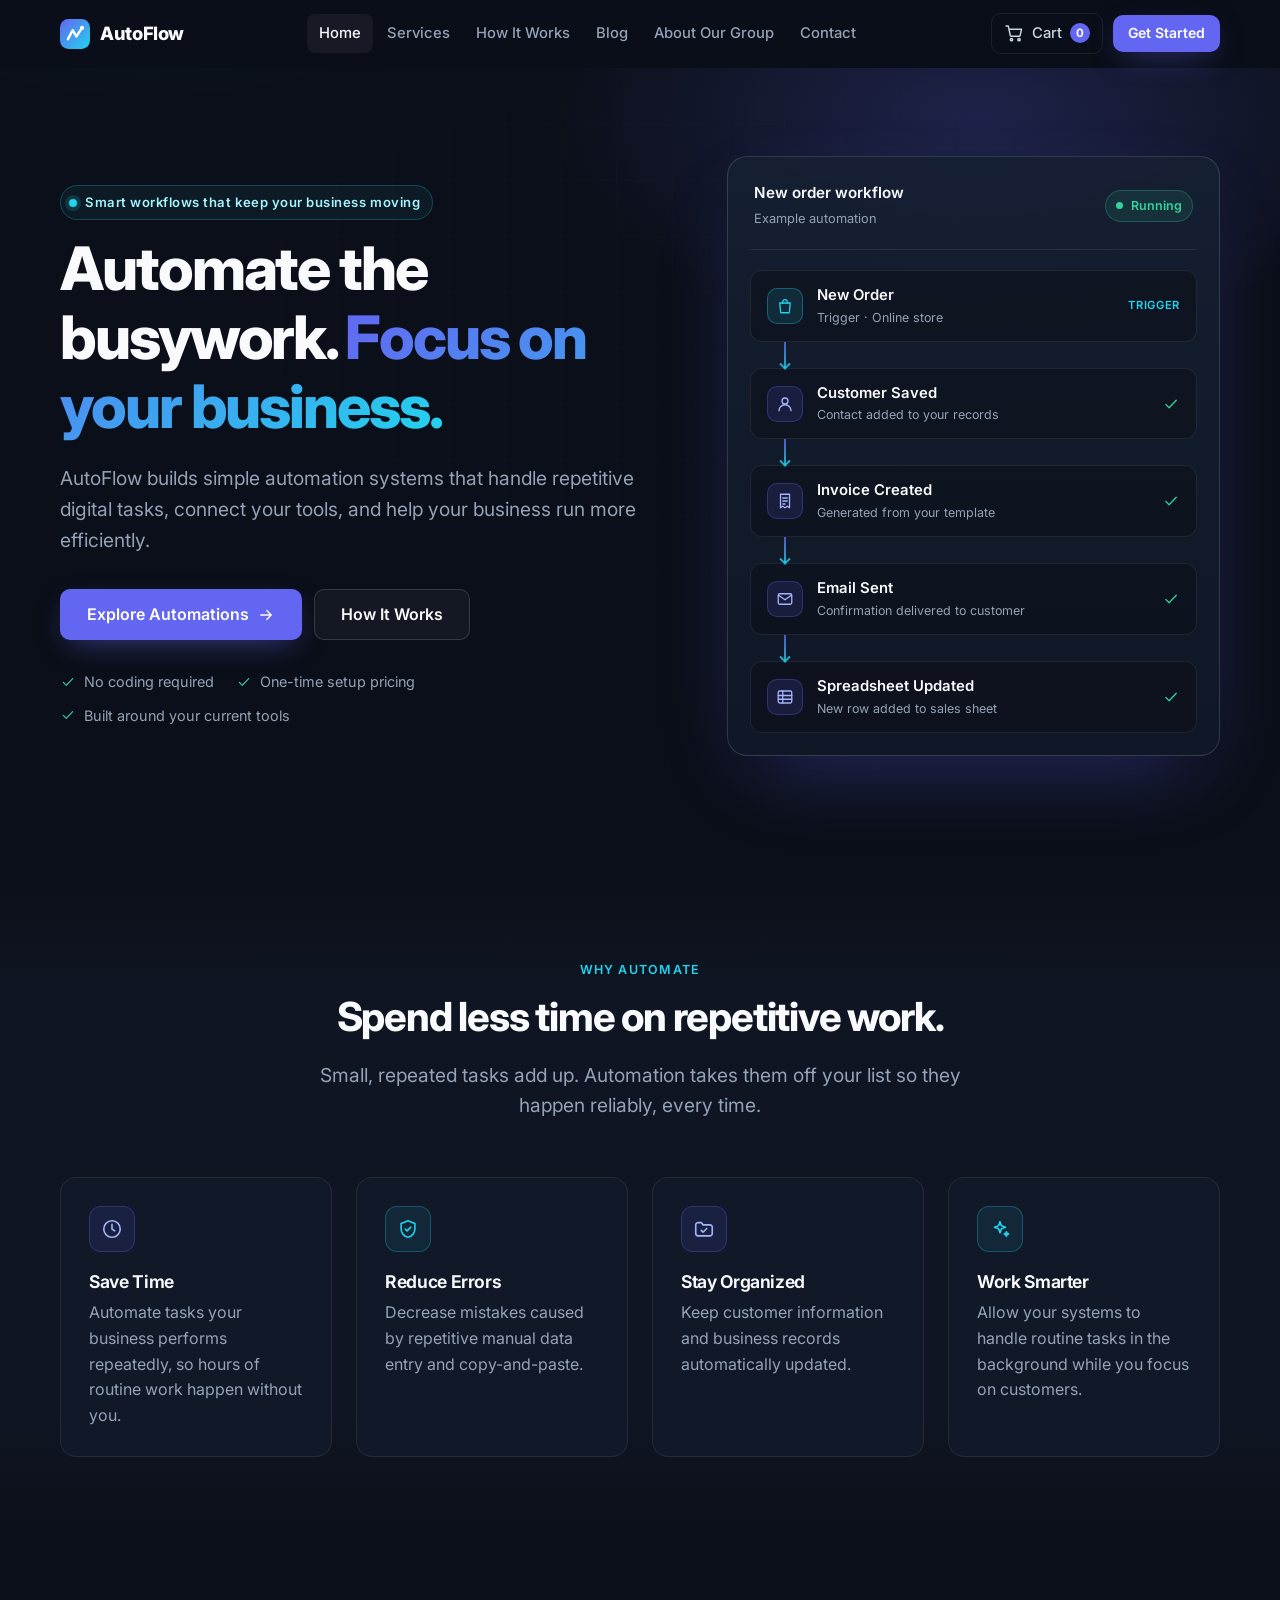
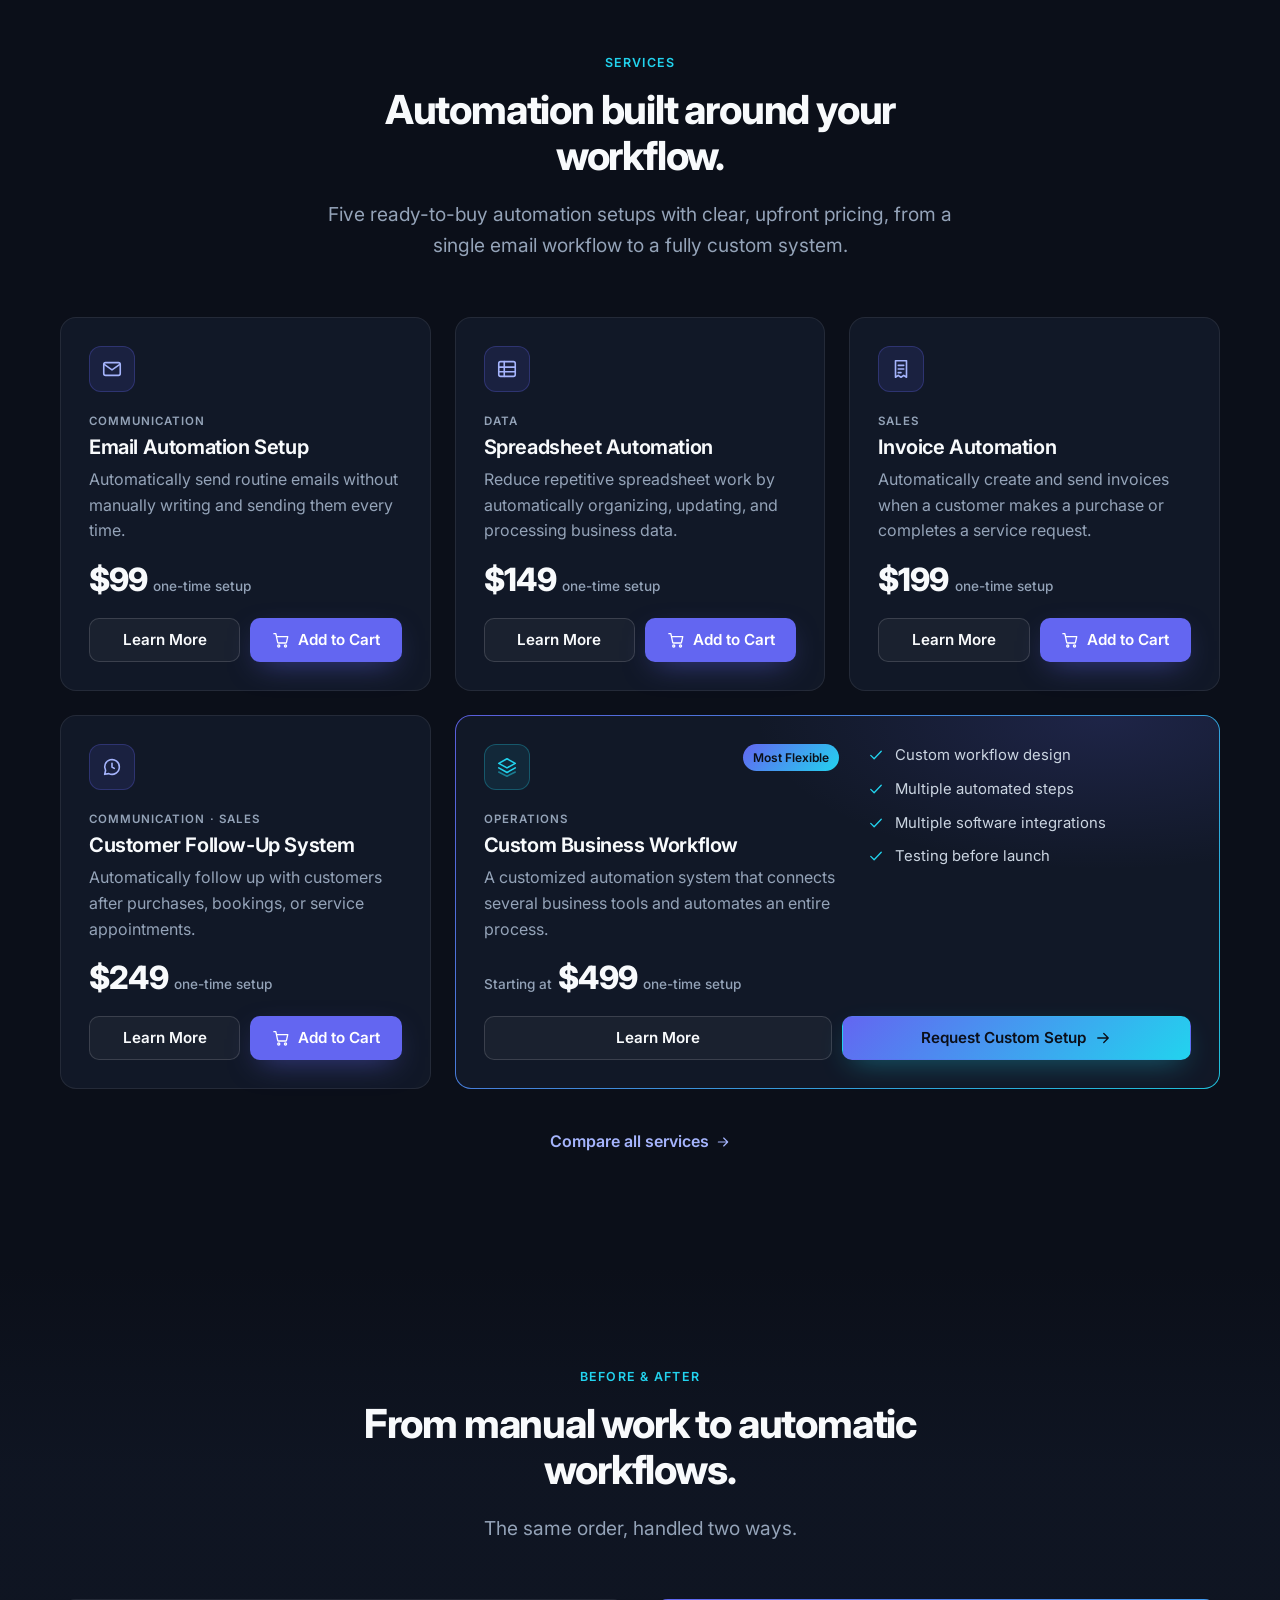
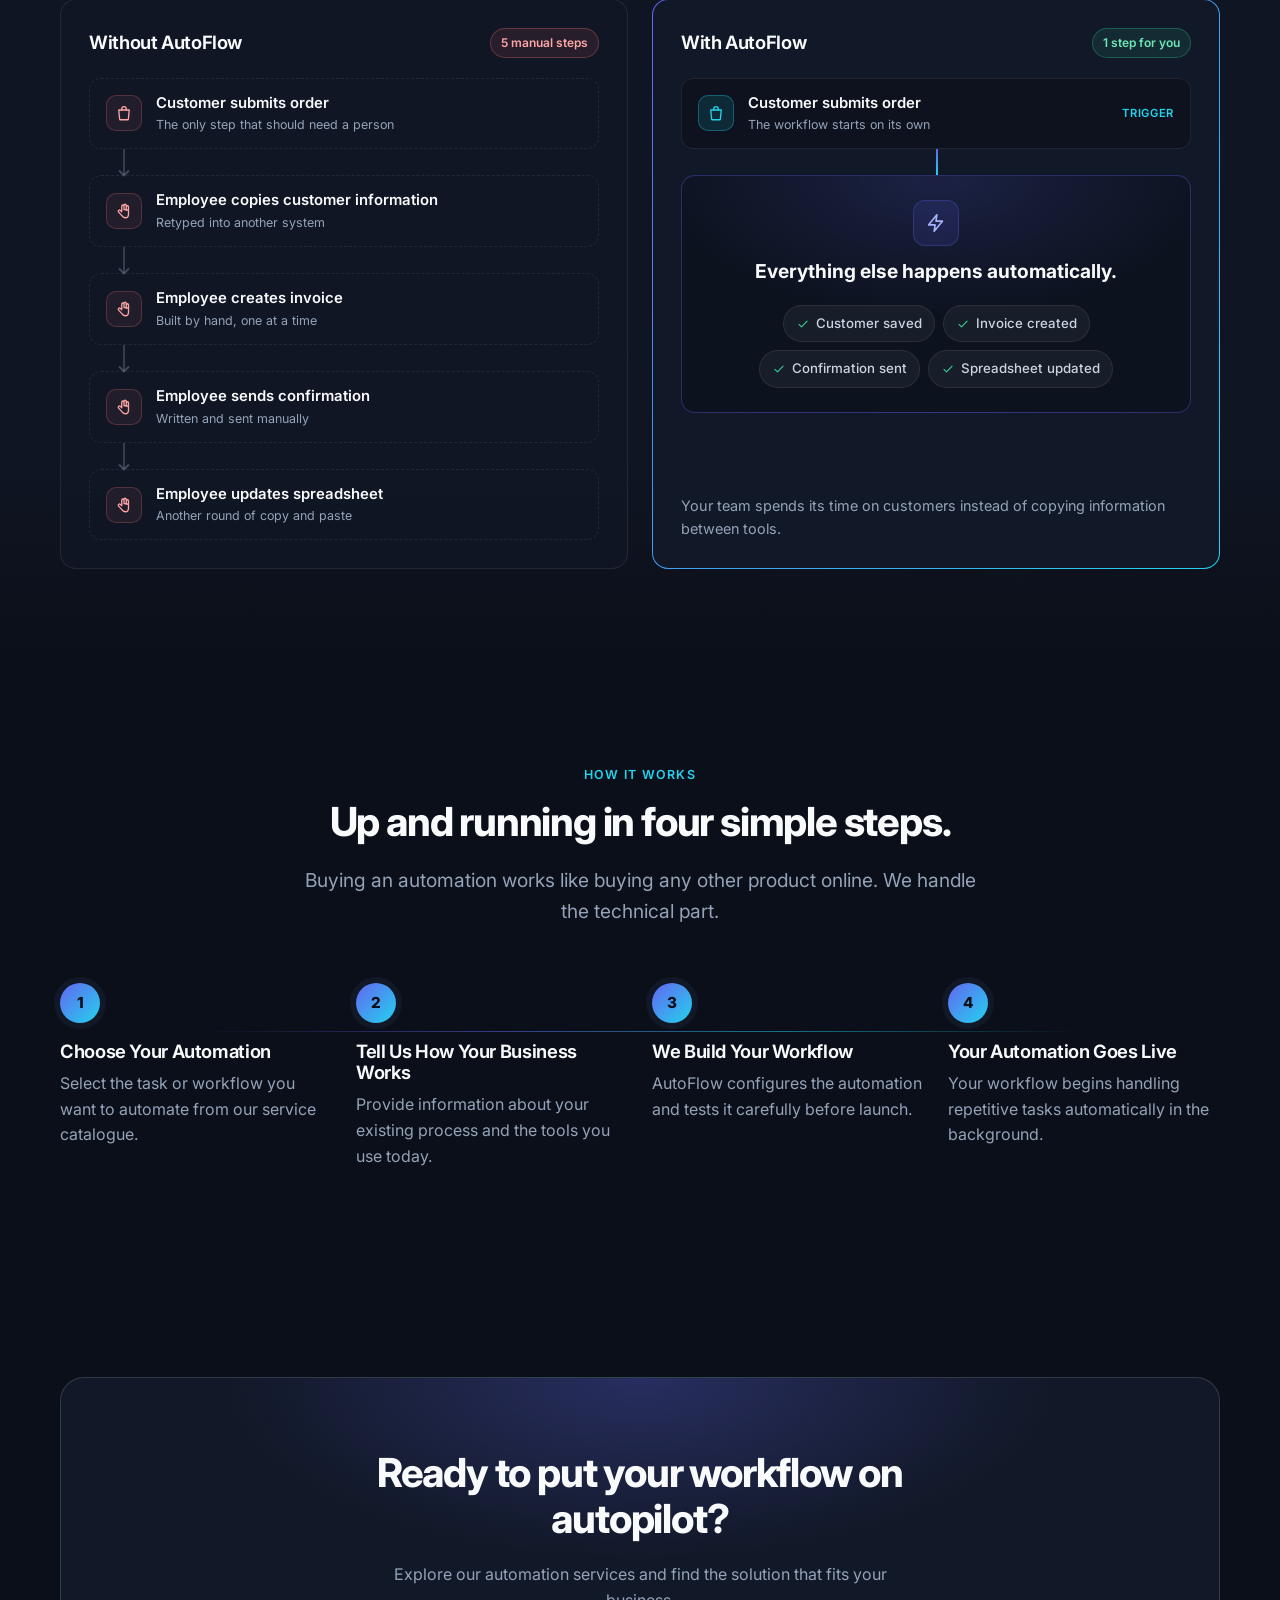
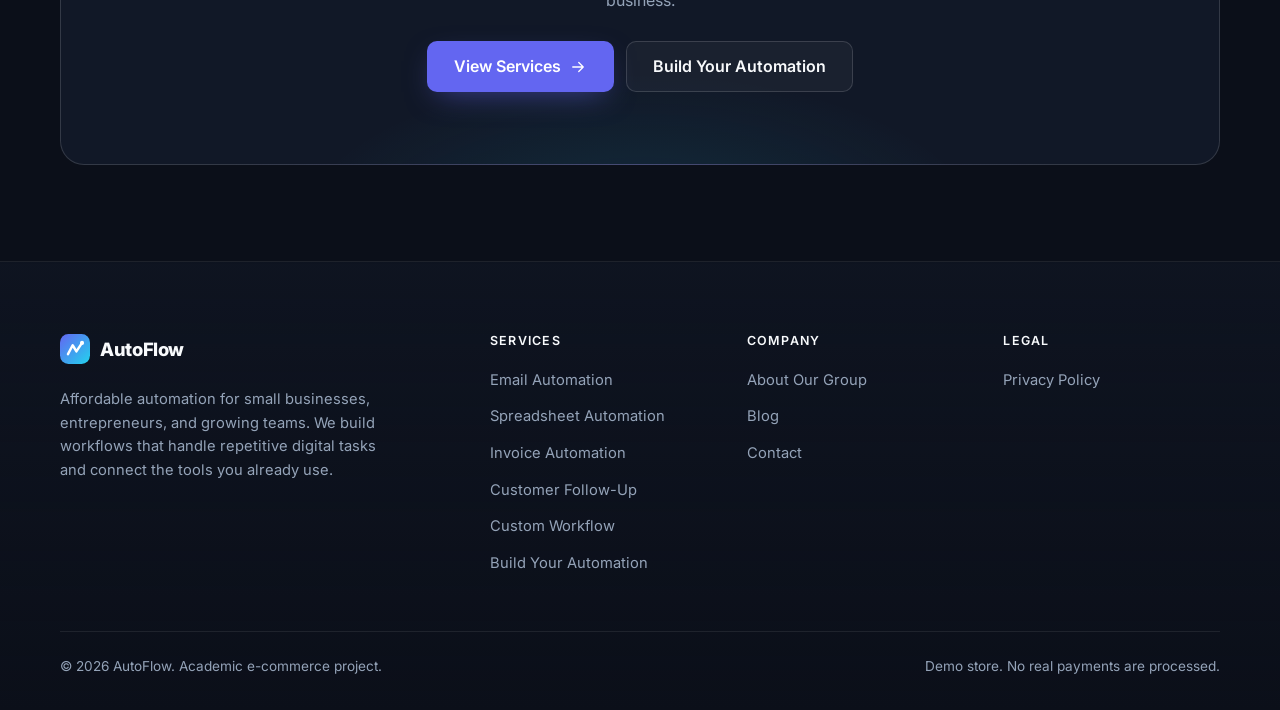
==== commit 3ac0ce57: "Add files via upload" ====
--- a/autoflow/index.html
+++ b/autoflow/index.html
@@ -3,8 +3,8 @@
 <head>
 <meta charset="utf-8">
 <meta name="viewport" content="width=device-width, initial-scale=1">
-<title>AutoFlow — Automate the busywork. Focus on your business.</title>
-<meta name="description" content="AutoFlow builds simple automation systems that handle repetitive digital tasks for small businesses — emails, spreadsheets, invoices and customer follow-ups.">
+<title>AutoFlow | Automation for Small Businesses</title>
+<meta name="description" content="AutoFlow builds simple automation systems that handle repetitive digital tasks for small businesses, including emails, spreadsheets, invoices, and customer follow-ups.">
 <meta name="theme-color" content="#0B0F19">
 <meta name="color-scheme" content="dark">
 <link rel="icon" href="assets/images/favicon.svg" type="image/svg+xml">
@@ -22,7 +22,7 @@
   <nav class="container nav" aria-label="Main">
     <a class="logo" href="index.html" aria-label="AutoFlow home"><svg class="logo-mark" viewBox="0 0 32 32" aria-hidden="true" focusable="false"><defs><linearGradient id="lg-h" x1="0" y1="0" x2="32" y2="32" gradientUnits="userSpaceOnUse"><stop stop-color="#6366F1"/><stop offset="1" stop-color="#22D3EE"/></linearGradient></defs><rect width="32" height="32" rx="9" fill="url(#lg-h)"/><path d="M8.5 21.5 13.5 12l4 6.5 6-9" fill="none" stroke="#fff" stroke-width="2.6" stroke-linecap="round" stroke-linejoin="round"/><circle cx="23.5" cy="9.5" r="2.2" fill="#fff"/></svg><span>AutoFlow</span></a>
     <ul class="nav-links" id="primary-nav">
-      <li><a href="index.html" aria-current="page">Home</a></li><li><a href="services.html">Services</a></li><li><a href="index.html#how-it-works">How It Works</a></li><li><a href="blog.html">Blog</a></li><li><a href="about.html">About Me</a></li><li><a href="contact.html">Contact</a></li><li class="mobile-only"><a class="btn btn-primary" href="services.html">Get Started</a></li>
+      <li><a href="index.html" aria-current="page">Home</a></li><li><a href="services.html">Services</a></li><li><a href="index.html#how-it-works">How It Works</a></li><li><a href="blog.html">Blog</a></li><li><a href="about.html">About Our Group</a></li><li><a href="contact.html">Contact</a></li><li class="mobile-only"><a class="btn btn-primary" href="services.html">Get Started</a></li>
     </ul>
     <div class="nav-actions">
       <a class="cart-link" href="cart.html" data-cart-link aria-label="Cart"><svg class="icon" viewBox="0 0 24 24" fill="none" stroke="currentColor" stroke-width="1.75" stroke-linecap="round" stroke-linejoin="round" aria-hidden="true" focusable="false"><circle cx="9" cy="20" r="1.4"/><circle cx="18" cy="20" r="1.4"/><path d="M2.5 3.5h2.6l2.5 11.6a1.2 1.2 0 0 0 1.2.9h9.3a1.2 1.2 0 0 0 1.2-.9L21 7.5H6"/></svg><span class="cart-label">Cart</span><span class="cart-count" data-cart-count>0</span></a>
@@ -76,7 +76,7 @@
     <div class="section-head">
       <p class="eyebrow">Services</p>
       <h2 id="services-title">Automation built around your workflow.</h2>
-      <p class="lead">Five ready-to-buy automation setups with clear, upfront pricing — from a single email workflow to a fully custom system.</p>
+      <p class="lead">Five ready-to-buy automation setups with clear, upfront pricing, from a single email workflow to a fully custom system.</p>
     </div>
     <div class="grid grid-3 product-grid"><article class="card card-hover product-card" data-categories="communication"><div class="product-card-top"><span class="icon-box"><svg class="icon" viewBox="0 0 24 24" fill="none" stroke="currentColor" stroke-width="1.75" stroke-linecap="round" stroke-linejoin="round" aria-hidden="true" focusable="false"><rect x="3" y="5" width="18" height="14" rx="2"/><path d="m3.5 7 8.5 6 8.5-6"/></svg></span></div><span class="product-category">Communication</span><h3><a href="product.html?id=email">Email Automation Setup</a></h3><p class="desc">Automatically send routine emails without manually writing and sending them every time.</p><p class="price"><span class="price-amount">$99</span><span class="price-suffix">one-time setup</span></p><div class="card-actions"><a class="btn btn-secondary" href="product.html?id=email">Learn More<span class="sr-only"> about Email Automation Setup</span></a><button type="button" class="btn btn-primary" data-add-to-cart="email"><svg class="icon" viewBox="0 0 24 24" fill="none" stroke="currentColor" stroke-width="1.75" stroke-linecap="round" stroke-linejoin="round" aria-hidden="true" focusable="false"><circle cx="9" cy="20" r="1.4"/><circle cx="18" cy="20" r="1.4"/><path d="M2.5 3.5h2.6l2.5 11.6a1.2 1.2 0 0 0 1.2.9h9.3a1.2 1.2 0 0 0 1.2-.9L21 7.5H6"/></svg><span>Add to Cart<span class="sr-only"> – Email Automation Setup</span></span></button></div></article><article class="card card-hover product-card" data-categories="data"><div class="product-card-top"><span class="icon-box"><svg class="icon" viewBox="0 0 24 24" fill="none" stroke="currentColor" stroke-width="1.75" stroke-linecap="round" stroke-linejoin="round" aria-hidden="true" focusable="false"><rect x="3" y="4" width="18" height="16" rx="2"/><path d="M3 10h18M3 15h18M9 4v16"/></svg></span></div><span class="product-category">Data</span><h3><a href="product.html?id=spreadsheet">Spreadsheet Automation</a></h3><p class="desc">Reduce repetitive spreadsheet work by automatically organizing, updating, and processing business data.</p><p class="price"><span class="price-amount">$149</span><span class="price-suffix">one-time setup</span></p><div class="card-actions"><a class="btn btn-secondary" href="product.html?id=spreadsheet">Learn More<span class="sr-only"> about Spreadsheet Automation</span></a><button type="button" class="btn btn-primary" data-add-to-cart="spreadsheet"><svg class="icon" viewBox="0 0 24 24" fill="none" stroke="currentColor" stroke-width="1.75" stroke-linecap="round" stroke-linejoin="round" aria-hidden="true" focusable="false"><circle cx="9" cy="20" r="1.4"/><circle cx="18" cy="20" r="1.4"/><path d="M2.5 3.5h2.6l2.5 11.6a1.2 1.2 0 0 0 1.2.9h9.3a1.2 1.2 0 0 0 1.2-.9L21 7.5H6"/></svg><span>Add to Cart<span class="sr-only"> – Spreadsheet Automation</span></span></button></div></article><article class="card card-hover product-card" data-categories="sales"><div class="product-card-top"><span class="icon-box"><svg class="icon" viewBox="0 0 24 24" fill="none" stroke="currentColor" stroke-width="1.75" stroke-linecap="round" stroke-linejoin="round" aria-hidden="true" focusable="false"><path d="M6 3h12v18l-3-2-3 2-3-2-3 2V3z"/><path d="M9 8h6M9 12h6M9 16h3"/></svg></span></div><span class="product-category">Sales</span><h3><a href="product.html?id=invoice">Invoice Automation</a></h3><p class="desc">Automatically create and send invoices when a customer makes a purchase or completes a service request.</p><p class="price"><span class="price-amount">$199</span><span class="price-suffix">one-time setup</span></p><div class="card-actions"><a class="btn btn-secondary" href="product.html?id=invoice">Learn More<span class="sr-only"> about Invoice Automation</span></a><button type="button" class="btn btn-primary" data-add-to-cart="invoice"><svg class="icon" viewBox="0 0 24 24" fill="none" stroke="currentColor" stroke-width="1.75" stroke-linecap="round" stroke-linejoin="round" aria-hidden="true" focusable="false"><circle cx="9" cy="20" r="1.4"/><circle cx="18" cy="20" r="1.4"/><path d="M2.5 3.5h2.6l2.5 11.6a1.2 1.2 0 0 0 1.2.9h9.3a1.2 1.2 0 0 0 1.2-.9L21 7.5H6"/></svg><span>Add to Cart<span class="sr-only"> – Invoice Automation</span></span></button></div></article><article class="card card-hover product-card" data-categories="communication sales"><div class="product-card-top"><span class="icon-box"><svg class="icon" viewBox="0 0 24 24" fill="none" stroke="currentColor" stroke-width="1.75" stroke-linecap="round" stroke-linejoin="round" aria-hidden="true" focusable="false"><path d="M20 12a8 8 0 0 1-11.5 7.2L4 20l1-4.2A8 8 0 1 1 20 12z"/><path d="M12 8v4l2.5 1.5"/></svg></span></div><span class="product-category">Communication · Sales</span><h3><a href="product.html?id=followup">Customer Follow-Up System</a></h3><p class="desc">Automatically follow up with customers after purchases, bookings, or service appointments.</p><p class="price"><span class="price-amount">$249</span><span class="price-suffix">one-time setup</span></p><div class="card-actions"><a class="btn btn-secondary" href="product.html?id=followup">Learn More<span class="sr-only"> about Customer Follow-Up System</span></a><button type="button" class="btn btn-primary" data-add-to-cart="followup"><svg class="icon" viewBox="0 0 24 24" fill="none" stroke="currentColor" stroke-width="1.75" stroke-linecap="round" stroke-linejoin="round" aria-hidden="true" focusable="false"><circle cx="9" cy="20" r="1.4"/><circle cx="18" cy="20" r="1.4"/><path d="M2.5 3.5h2.6l2.5 11.6a1.2 1.2 0 0 0 1.2.9h9.3a1.2 1.2 0 0 0 1.2-.9L21 7.5H6"/></svg><span>Add to Cart<span class="sr-only"> – Customer Follow-Up System</span></span></button></div></article><article class="card card-hover product-card premium" data-categories="operations"><div class="premium-body"><div><div class="product-card-top"><span class="icon-box cyan"><svg class="icon" viewBox="0 0 24 24" fill="none" stroke="currentColor" stroke-width="1.75" stroke-linecap="round" stroke-linejoin="round" aria-hidden="true" focusable="false"><path d="m12 3 9 5-9 5-9-5 9-5z"/><path d="m3 13 9 5 9-5"/><path d="m3 17.5 9 4.5 9-4.5" opacity=".5"/></svg></span><span class="badge badge-grad">Most Flexible</span></div><span class="product-category">Operations</span><h3><a href="product.html?id=custom">Custom Business Workflow</a></h3><p class="desc">A customized automation system that connects several business tools and automates an entire process.</p><p class="price"><span class="price-prefix">Starting at</span><span class="price-amount">$499</span><span class="price-suffix">one-time setup</span></p></div><div><ul class="features"><li><svg class="icon" viewBox="0 0 24 24" fill="none" stroke="currentColor" stroke-width="1.75" stroke-linecap="round" stroke-linejoin="round" aria-hidden="true" focusable="false"><path d="m5 12.5 4.5 4.5L19 7"/></svg><span>Custom workflow design</span></li><li><svg class="icon" viewBox="0 0 24 24" fill="none" stroke="currentColor" stroke-width="1.75" stroke-linecap="round" stroke-linejoin="round" aria-hidden="true" focusable="false"><path d="m5 12.5 4.5 4.5L19 7"/></svg><span>Multiple automated steps</span></li><li><svg class="icon" viewBox="0 0 24 24" fill="none" stroke="currentColor" stroke-width="1.75" stroke-linecap="round" stroke-linejoin="round" aria-hidden="true" focusable="false"><path d="m5 12.5 4.5 4.5L19 7"/></svg><span>Multiple software integrations</span></li><li><svg class="icon" viewBox="0 0 24 24" fill="none" stroke="currentColor" stroke-width="1.75" stroke-linecap="round" stroke-linejoin="round" aria-hidden="true" focusable="false"><path d="m5 12.5 4.5 4.5L19 7"/></svg><span>Testing before launch</span></li></ul></div></div><div class="card-actions"><a class="btn btn-secondary" href="product.html?id=custom">Learn More<span class="sr-only"> about Custom Business Workflow</span></a><a class="btn btn-gradient" href="contact.html?interest=custom">Request Custom Setup <svg class="icon icon-arrow" viewBox="0 0 24 24" fill="none" stroke="currentColor" stroke-width="1.75" stroke-linecap="round" stroke-linejoin="round" aria-hidden="true" focusable="false"><path d="M5 12h14M13 6l6 6-6 6"/></svg></a></div></article></div>
     <p class="center" style="margin-top:40px"><a class="text-link" href="services.html">Compare all services <svg class="icon" viewBox="0 0 24 24" fill="none" stroke="currentColor" stroke-width="1.75" stroke-linecap="round" stroke-linejoin="round" aria-hidden="true" focusable="false"><path d="M5 12h14M13 6l6 6-6 6"/></svg></a></p>
@@ -152,7 +152,7 @@
       <div>
         <h2 class="footer-title">Company</h2>
         <ul class="footer-links">
-          <li><a href="about.html">About Me</a></li>
+          <li><a href="about.html">About Our Group</a></li>
           <li><a href="blog.html">Blog</a></li>
           <li><a href="contact.html">Contact</a></li>
         </ul>
@@ -166,7 +166,7 @@
     </div>
     <div class="footer-bottom">
       <p>© 2026 AutoFlow. Academic e-commerce project.</p>
-      <p>Demo store — no real payments are processed.</p>
+      <p>Demo store. No real payments are processed.</p>
     </div>
   </div>
 </footer>
--- a/autoflow/css/style.css
+++ b/autoflow/css/style.css
@@ -1,7 +1,4 @@
-/* ==========================================================================
-   AutoFlow — Global stylesheet
-   Academic e-commerce project · HTML5 / CSS3 / Vanilla JS
-   ========================================================================== */
+/* AutoFlow styles */
 
 /* ---------- Design tokens ---------- */
 :root {
@@ -32,6 +29,7 @@
 
 /* ---------- Reset / base ---------- */
 *, *::before, *::after { box-sizing: border-box; }
+[hidden] { display: none !important; }
 html { scroll-behavior: smooth; scroll-padding-top: calc(var(--header-h) + 16px); -webkit-text-size-adjust: 100%; }
 body {
   margin: 0;
@@ -181,6 +179,7 @@
 }
 .nav-links a:hover, .nav-links a[aria-current="page"] { color: var(--text); background: rgba(255, 255, 255, 0.05); }
 .nav-links .mobile-only { display: none; }
+.nav-links a { white-space: nowrap; }
 .nav-actions { display: flex; align-items: center; gap: 10px; }
 .cart-link {
   display: inline-flex; align-items: center; gap: 8px; padding: 8px 12px; border-radius: 10px;
@@ -220,6 +219,11 @@
 @media (max-width: 420px) {
   .cart-link .cart-label { display: none; }
 }
+/* Tighter desktop nav between the hamburger breakpoint and wide screens */
+@media (min-width: 981px) and (max-width: 1140px) {
+  .nav-links a { padding: 8px 9px; }
+  .cart-link .cart-label { display: none; }
+}
 
 /* ---------- Cards ---------- */
 .card {
@@ -317,7 +321,7 @@
 .product-card-top { display: flex; align-items: flex-start; justify-content: space-between; gap: 12px; }
 .product-category { font-size: 0.72rem; font-weight: 600; letter-spacing: 0.09em; text-transform: uppercase; color: var(--muted); margin-bottom: 6px; display: block; }
 .product-card h3 { font-size: 1.25rem; }
-.product-card .desc { margin-bottom: 20px; }
+.product-card .desc { margin-bottom: 20px; flex-grow: 1; }
 .price { display: flex; align-items: baseline; flex-wrap: wrap; gap: 6px; margin: 0 0 20px; color: var(--text); }
 .price-amount { font-size: 2rem; font-weight: 800; letter-spacing: -0.03em; line-height: 1; }
 .price-prefix, .price-suffix { font-size: 0.85rem; color: var(--muted); font-weight: 500; }
@@ -528,7 +532,7 @@
   .cart-item .icon-box { grid-area: icon; align-self: start; width: 40px; height: 40px; }
   .cart-item-info { grid-area: info; }
   .cart-item .qty { grid-area: qty; justify-self: start; }
-  .cart-line-total { grid-area: total; }
+  .cart-line-total { grid-area: total; min-width: 0; }
   .remove-btn { grid-area: remove; justify-self: end; }
 }
 
@@ -682,10 +686,12 @@
 .profile-meta { list-style: none; padding: 20px 0 0; margin: 20px 0 0; border-top: 1px solid var(--border); display: grid; gap: 12px; text-align: left; font-size: 0.9rem; }
 .profile-meta li { display: flex; gap: 10px; align-items: flex-start; color: var(--text-soft); }
 .profile-meta .icon { width: 17px; height: 17px; color: var(--accent); margin-top: 3px; }
-.placeholder { color: #A5F3FC; background: rgba(34, 211, 238, 0.08); border: 1px dashed rgba(34, 211, 238, 0.4); padding: 0 6px; border-radius: 6px; font-style: normal; overflow-wrap: anywhere; -webkit-box-decoration-break: clone; box-decoration-break: clone; }
 .about-content h2 { font-size: 1.6rem; margin-top: 0; }
 .about-block { margin-bottom: 48px; }
 .about-block p { color: var(--text-soft); font-size: 1.04rem; }
+.about-block a, .profile-meta a { color: #A5B4FC; text-decoration: underline; text-underline-offset: 3px; }
+.about-block a:hover, .profile-meta a:hover { color: var(--accent); }
+.about-actions { display: flex; flex-wrap: wrap; gap: 12px; }
 .skill-badges { list-style: none; padding: 0; margin: 0; display: flex; flex-wrap: wrap; gap: 10px; }
 .skill-badge { display: inline-flex; align-items: center; gap: 8px; padding: 9px 16px; border-radius: 999px; background: var(--bg-2); border: 1px solid var(--border-strong); font-weight: 500; font-size: 0.92rem; color: var(--text); transition: border-color 0.15s ease, transform 0.15s ease; }
 .skill-badge:hover { border-color: var(--border-hover); transform: translateY(-2px); }
